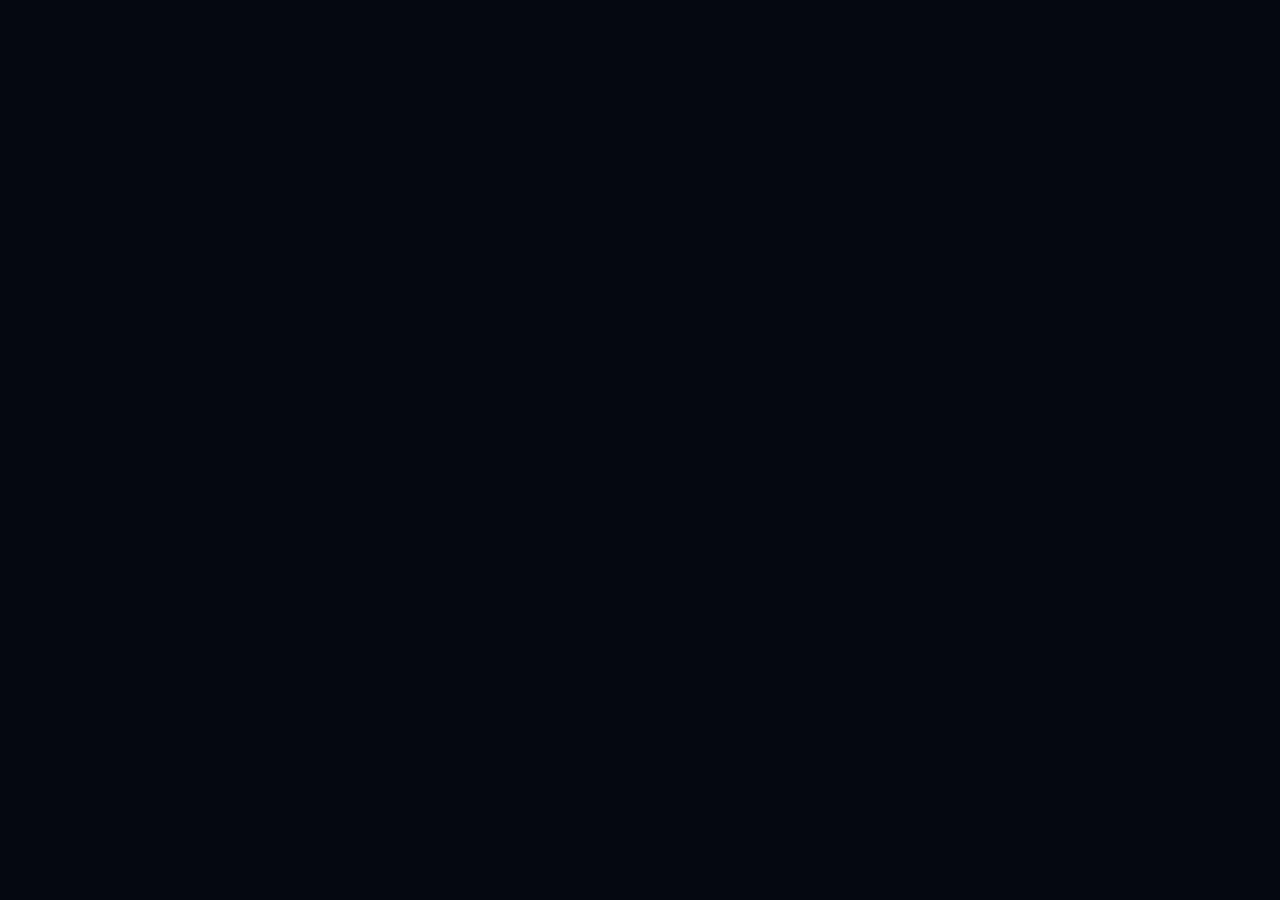
==== index.html @ 35e978c0 "Prepare repo for Render static-site deploy - index.html redirects root requests to HydroHEA.html so " ====
<!DOCTYPE html>
<html lang="en">
<head>
<meta charset="UTF-8" />
<title>HydroHEA</title>
<meta http-equiv="refresh" content="0; url=HydroHEA.html" />
<link rel="canonical" href="HydroHEA.html" />
<style>
  html, body { margin: 0; height: 100%; background: #050811; color: #C9D2E3;
    font-family: -apple-system, BlinkMacSystemFont, "Segoe UI", system-ui, sans-serif;
    display: grid; place-items: center; }
</style>
</head>
<body>
<noscript><a href="HydroHEA.html" style="color:#00E5FF">Open HydroHEA →</a></noscript>
<script>window.location.replace('HydroHEA.html');</script>
</body>
</html>
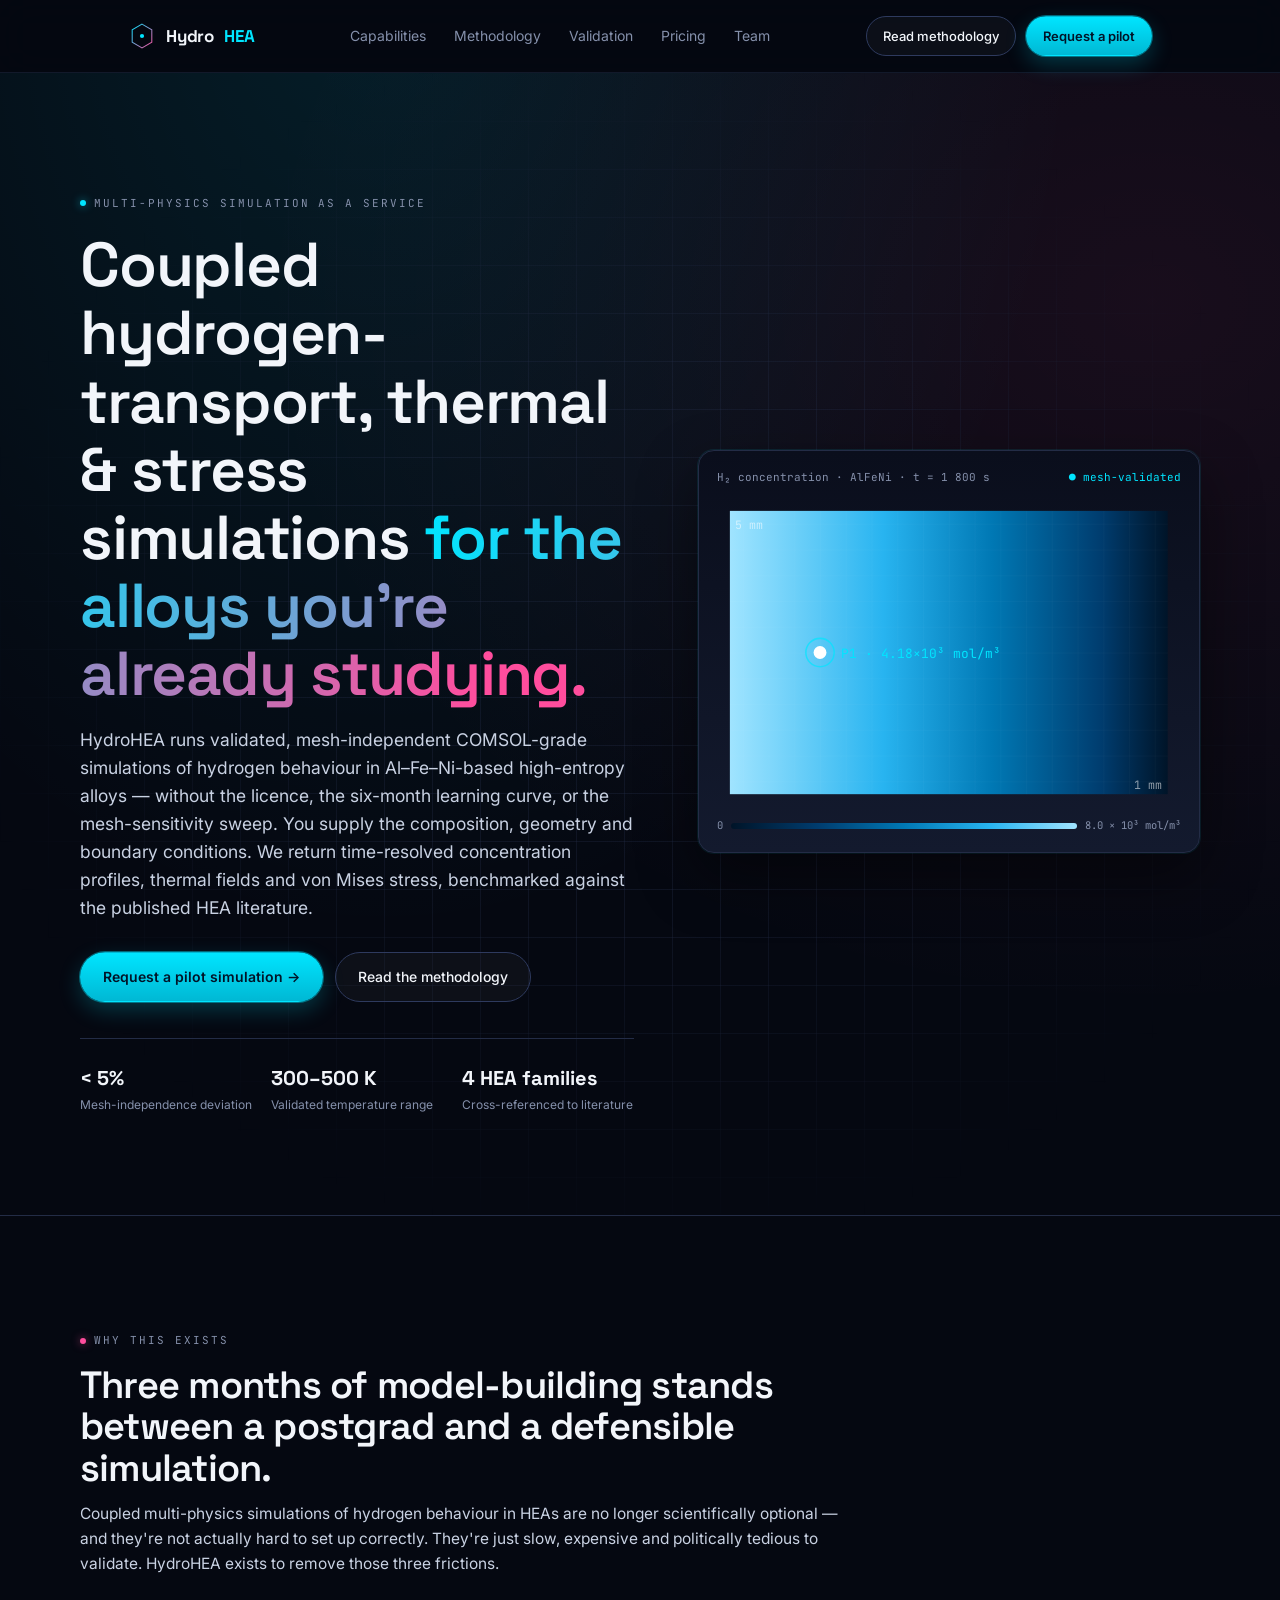
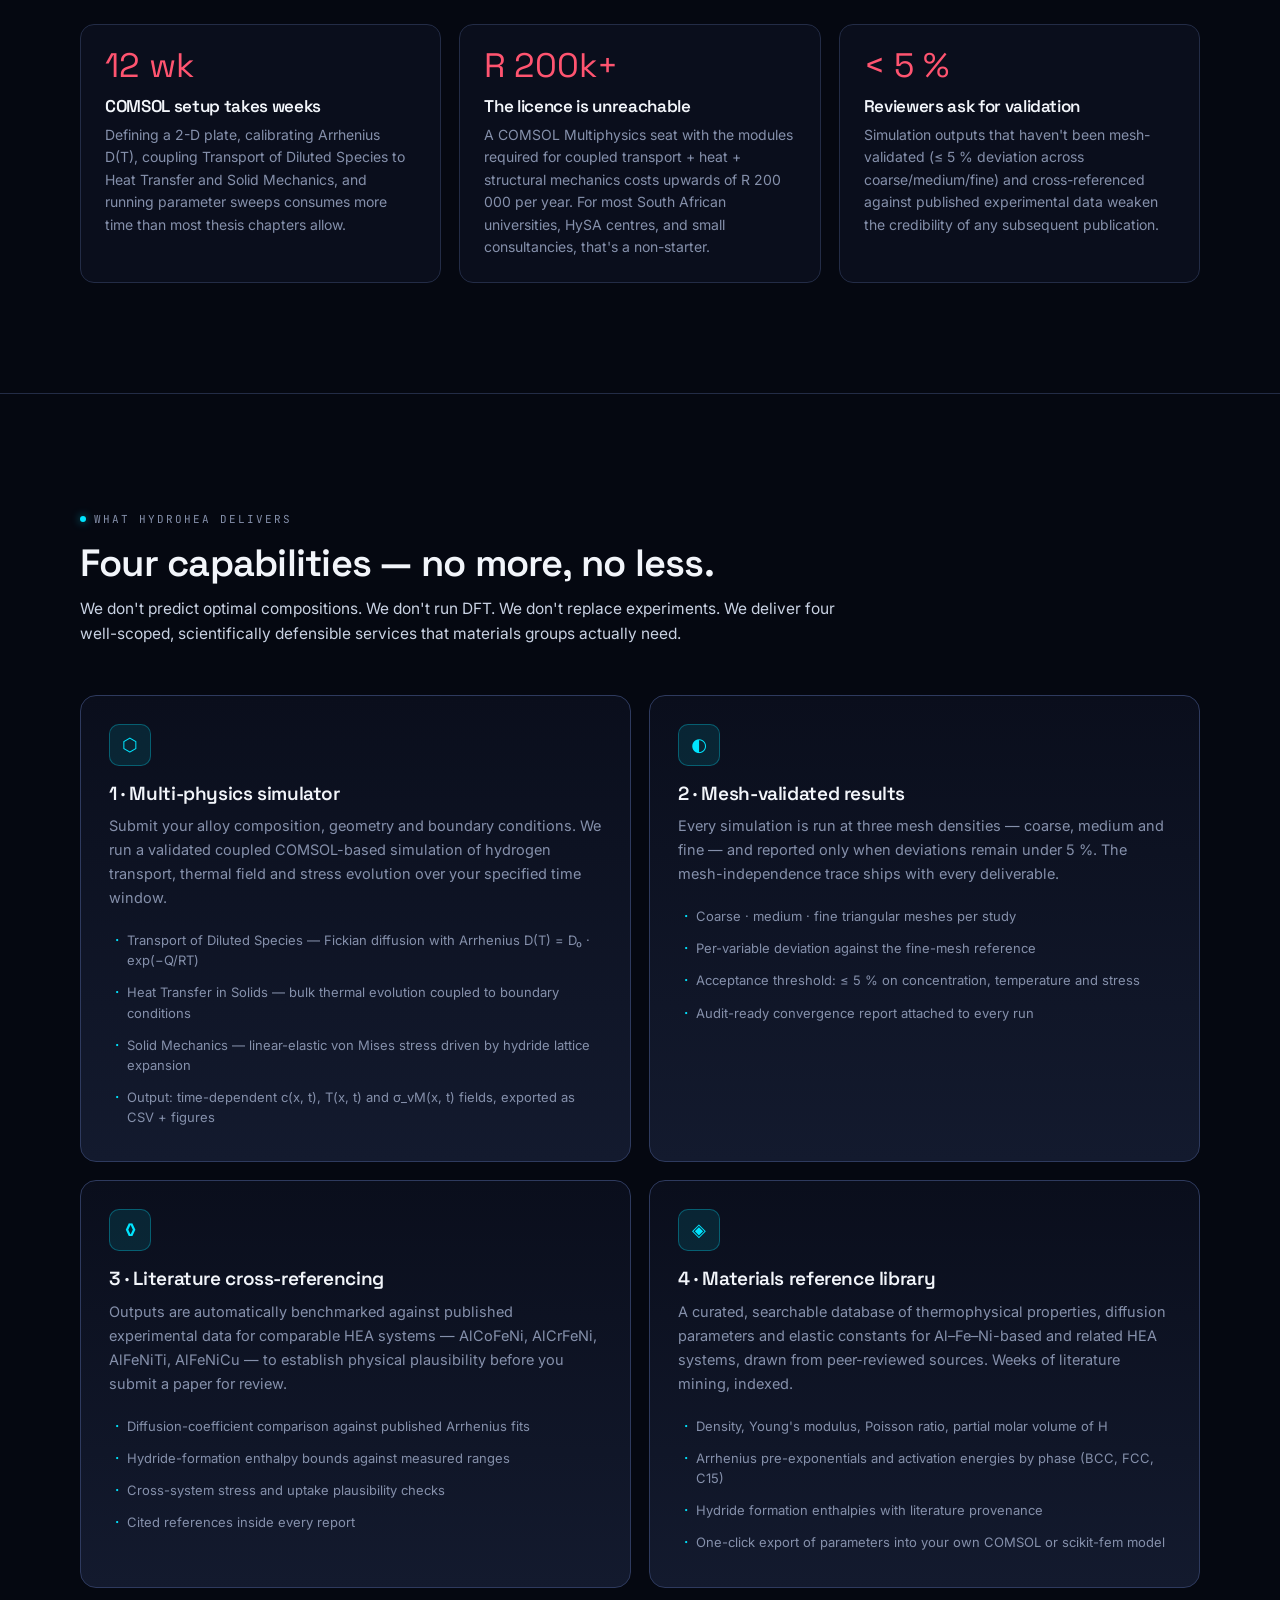
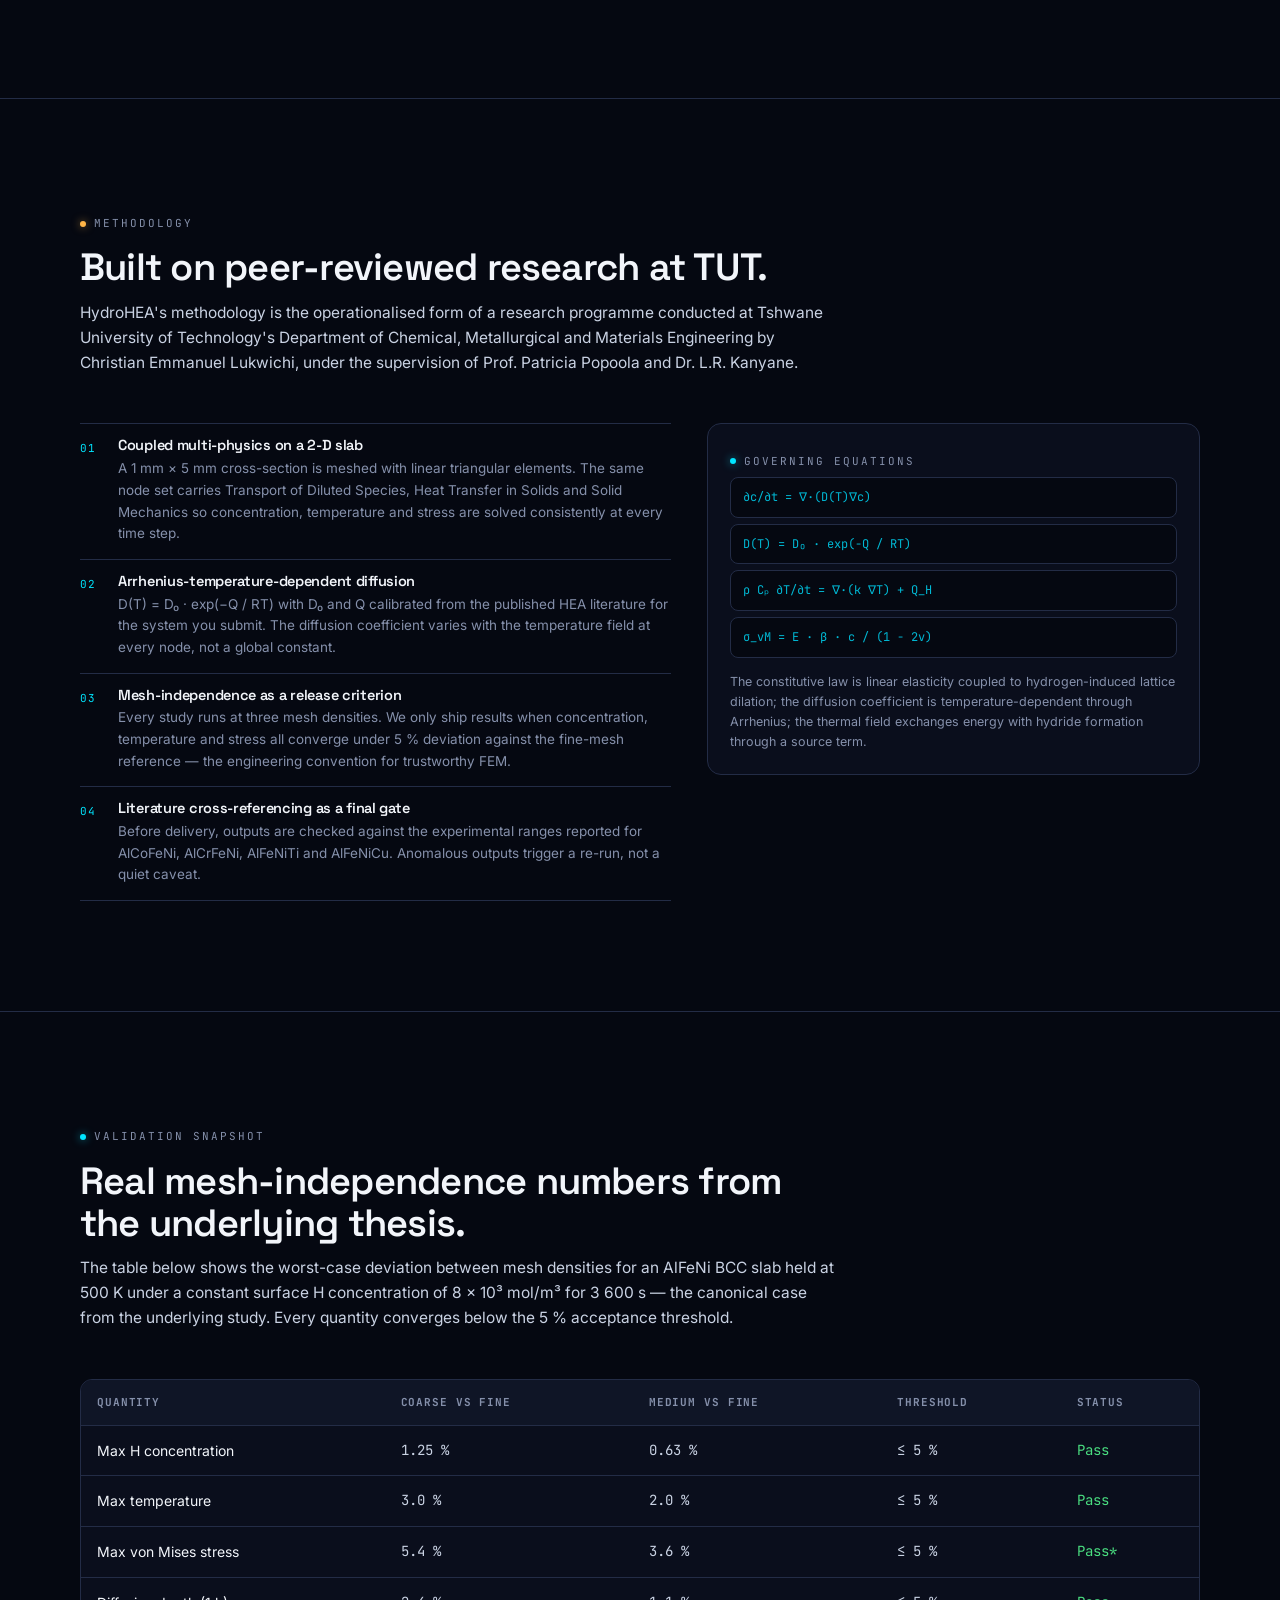
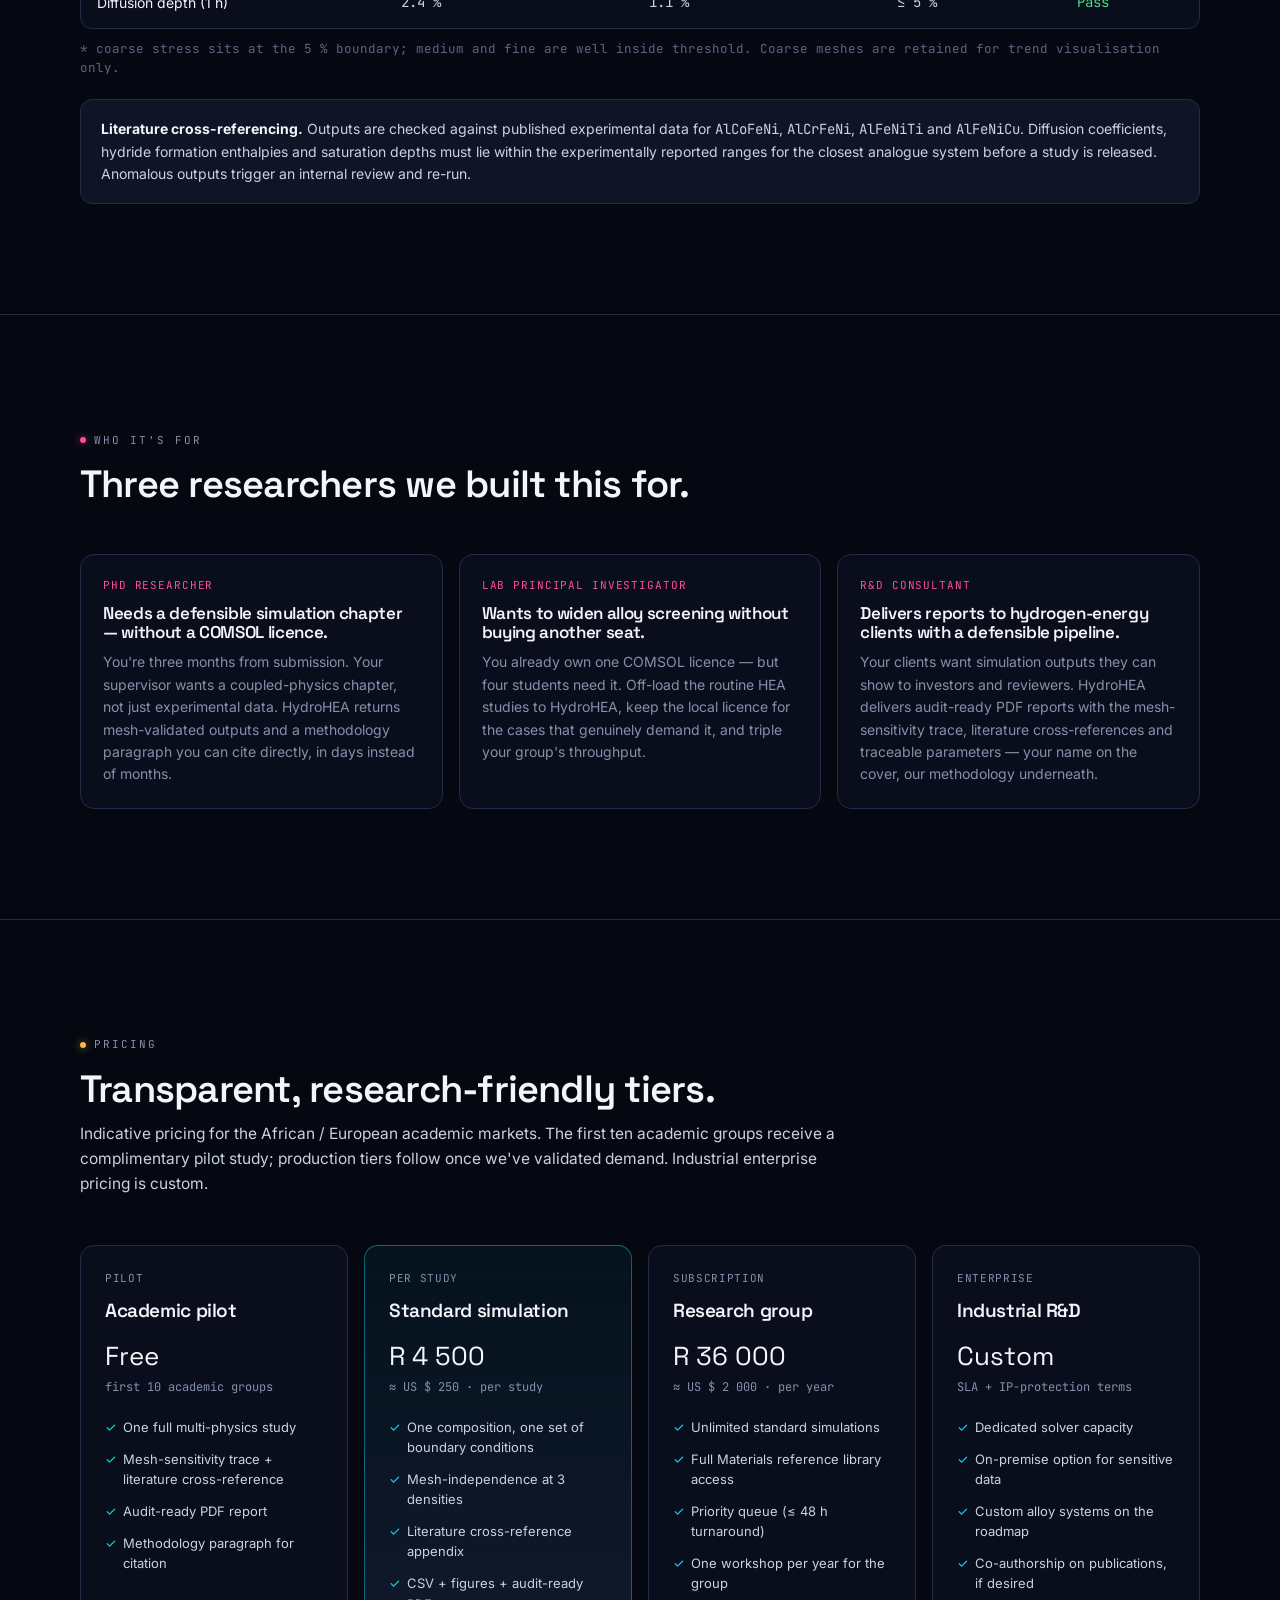
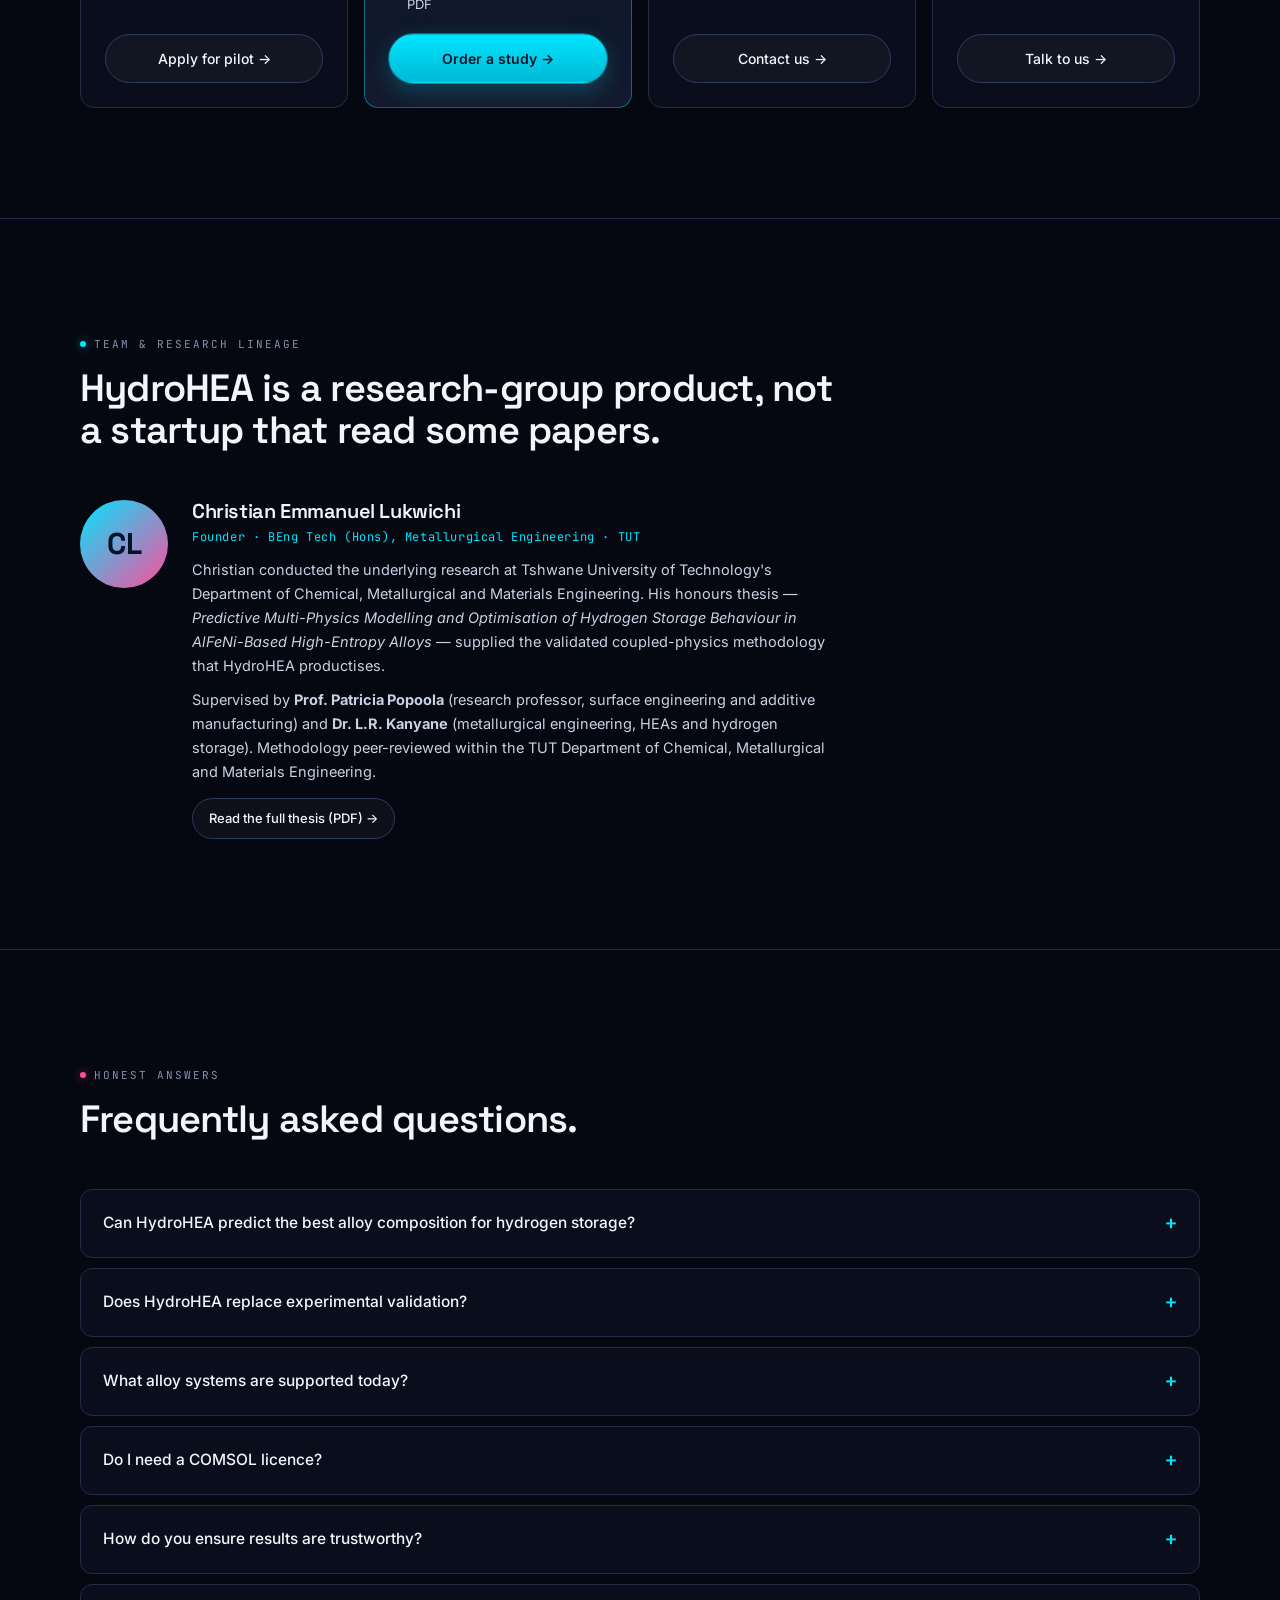
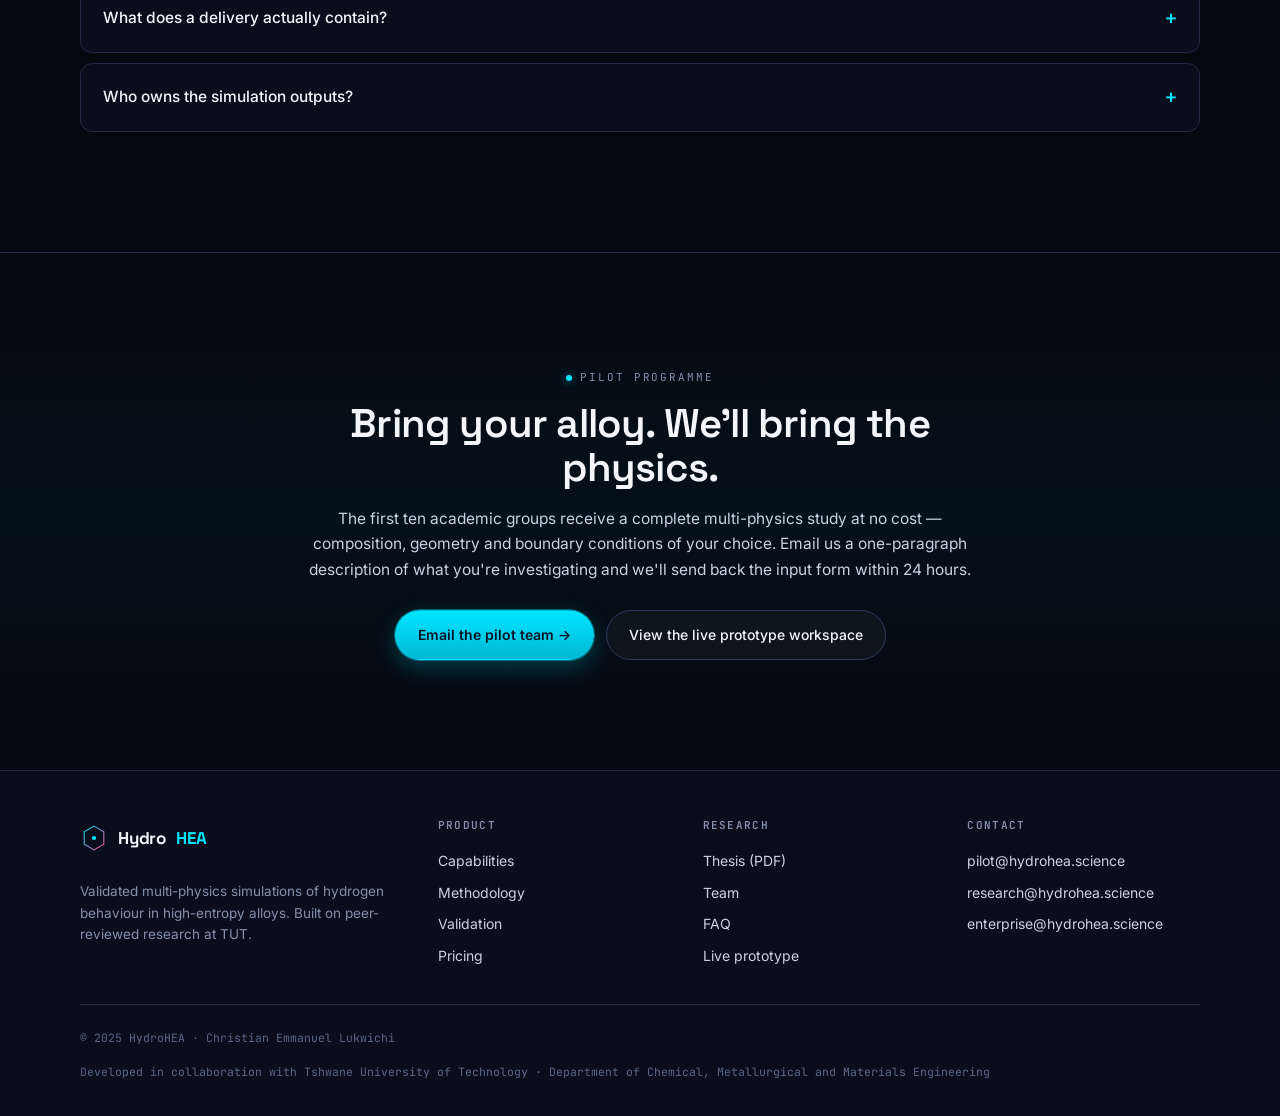
==== commit bf0b4322: "Replace marketing landing with a scientifically honest standalone HTML Replaces the meta-refresh ind" ====
--- a/index.html
+++ b/index.html
@@ -2,17 +2,687 @@
 <html lang="en">
 <head>
 <meta charset="UTF-8" />
-<title>HydroHEA</title>
-<meta http-equiv="refresh" content="0; url=HydroHEA.html" />
-<link rel="canonical" href="HydroHEA.html" />
+<meta name="viewport" content="width=device-width, initial-scale=1.0" />
+<title>HydroHEA — Multi-physics simulation for hydrogen-storage alloys</title>
+<meta name="description" content="Validated coupled hydrogen-transport, thermal and stress simulations for high-entropy alloy research. Mesh-independent results, literature cross-referenced. Built at Tshwane University of Technology." />
+<meta name="theme-color" content="#050811" />
+
+<link rel="preconnect" href="https://fonts.googleapis.com" />
+<link rel="preconnect" href="https://fonts.gstatic.com" crossorigin />
+<link href="https://fonts.googleapis.com/css2?family=Inter:wght@400;500;600;700&family=Space+Grotesk:wght@500;600;700&family=JetBrains+Mono:wght@400;500&display=swap" rel="stylesheet" />
+
 <style>
-  html, body { margin: 0; height: 100%; background: #050811; color: #C9D2E3;
-    font-family: -apple-system, BlinkMacSystemFont, "Segoe UI", system-ui, sans-serif;
-    display: grid; place-items: center; }
+  :root{
+    --bg-0:#050811;--bg-1:#0A0E1C;--bg-2:#0F1526;--surface:#131A2E;--surface-2:#1A2238;
+    --border:#232C46;--border-strong:#2E3A5E;
+    --ink:#F2F5FA;--ink-2:#C9D2E3;--ink-3:#8590AB;--ink-4:#5A6786;
+    --cyan:#00E5FF;--cyan-dim:#00B8D4;--magenta:#FF4D9D;--emerald:#4ADE80;--gold:#FFB547;--coral:#FF5470;
+    --font-display:'Space Grotesk',system-ui,sans-serif;
+    --font-body:'Inter',system-ui,sans-serif;
+    --font-mono:'JetBrains Mono',ui-monospace,monospace;
+    --container:1120px;
+    --pad-y-section:clamp(64px,9vw,110px);
+    --pad-x-section:clamp(20px,5vw,48px);
+  }
+  *,*::before,*::after{box-sizing:border-box}
+  html{scroll-behavior:smooth}
+  body{margin:0;background:var(--bg-0);color:var(--ink);font-family:var(--font-body);font-size:16px;line-height:1.55;-webkit-font-smoothing:antialiased}
+  a{color:inherit}
+  h1,h2,h3,h4{font-family:var(--font-display);font-weight:600;letter-spacing:-0.02em;line-height:1.1;margin:0}
+  p{margin:0}
+  .container{max-width:var(--container);margin:0 auto;padding:0 var(--pad-x-section)}
+  .eyebrow{font-family:var(--font-mono);font-size:11px;letter-spacing:0.18em;text-transform:uppercase;color:var(--ink-3);display:inline-flex;align-items:center;gap:8px}
+  .eyebrow::before{content:"";width:6px;height:6px;border-radius:50%;background:var(--cyan);box-shadow:0 0 8px rgba(0,229,255,0.6)}
+  .eyebrow.magenta::before{background:var(--magenta);box-shadow:0 0 8px rgba(255,77,157,0.6)}
+  .eyebrow.gold::before{background:var(--gold);box-shadow:0 0 8px rgba(255,181,71,0.6)}
+  .btn{display:inline-flex;align-items:center;gap:8px;padding:13px 22px;border-radius:999px;cursor:pointer;font-family:var(--font-body);font-size:14px;font-weight:500;border:1px solid transparent;text-decoration:none;transition:all .18s;white-space:nowrap}
+  .btn-primary{background:linear-gradient(180deg,var(--cyan),var(--cyan-dim));color:#001428;font-weight:600;box-shadow:0 0 0 1px rgba(0,229,255,.4),0 8px 22px rgba(0,229,255,.22)}
+  .btn-primary:hover{transform:translateY(-1px);box-shadow:0 0 0 1px var(--cyan),0 12px 28px rgba(0,229,255,.32)}
+  .btn-ghost{background:rgba(255,255,255,.03);color:var(--ink);border-color:var(--border-strong)}
+  .btn-ghost:hover{background:rgba(255,255,255,.06);border-color:var(--ink-3)}
+  .pill{display:inline-flex;align-items:center;gap:6px;padding:4px 10px;border-radius:999px;font-family:var(--font-mono);font-size:11px;letter-spacing:0.06em;background:rgba(0,229,255,.08);color:#7EE9FF;border:1px solid rgba(0,229,255,.28)}
+  /* nav */
+  nav.top{position:sticky;top:0;z-index:50;border-bottom:1px solid rgba(35,44,70,.5);background:rgba(5,8,17,.78);backdrop-filter:blur(18px)}
+  nav.top .inner{display:flex;align-items:center;justify-content:space-between;padding:16px var(--pad-x-section);max-width:var(--container);margin:0 auto;gap:16px}
+  .brand{display:flex;align-items:center;gap:10px;font-family:var(--font-display);font-weight:700;font-size:17px;letter-spacing:-.01em;color:var(--ink);text-decoration:none}
+  .brand-mark{width:28px;height:28px}
+  .brand-mark path{stroke:url(#brand-grad);stroke-width:1.5;fill:none}
+  .nav-links{display:flex;gap:28px;font-size:14px;color:var(--ink-3)}
+  .nav-links a{text-decoration:none;transition:color .15s}
+  .nav-links a:hover{color:var(--ink)}
+  .nav-cta{display:flex;gap:10px;align-items:center}
+  .nav-cta .btn{padding:9px 16px;font-size:13px}
+  @media (max-width:780px){.nav-links{display:none}.nav-cta .btn-ghost{display:none}}
+  /* hero */
+  .hero{position:relative;overflow:hidden;padding:clamp(70px,9vw,120px) var(--pad-x-section) clamp(60px,8vw,100px);background:radial-gradient(ellipse at 30% -10%,rgba(0,229,255,.10),transparent 55%),radial-gradient(ellipse at 90% 20%,rgba(255,77,157,.08),transparent 55%),var(--bg-0)}
+  .hero::before{content:"";position:absolute;inset:0;pointer-events:none;background-image:linear-gradient(rgba(35,44,70,.35) 1px,transparent 1px),linear-gradient(90deg,rgba(35,44,70,.35) 1px,transparent 1px);background-size:48px 48px;mask-image:radial-gradient(ellipse at center,black 35%,transparent 75%)}
+  .hero .inner{position:relative;max-width:var(--container);margin:0 auto;display:grid;grid-template-columns:1.05fr .95fr;gap:clamp(32px,5vw,64px);align-items:center}
+  @media (max-width:900px){.hero .inner{grid-template-columns:1fr}}
+  .hero h1{font-size:clamp(36px,5.5vw,62px);margin:18px 0 18px}
+  .hero h1 .accent{background:linear-gradient(95deg,var(--cyan),var(--magenta) 90%);-webkit-background-clip:text;background-clip:text;color:transparent}
+  .hero p.lead{font-size:clamp(15px,1.4vw,17.5px);color:var(--ink-2);max-width:560px;line-height:1.6}
+  .hero .ctas{display:flex;gap:12px;margin-top:30px;flex-wrap:wrap}
+  .hero .meta{margin-top:36px;padding-top:24px;border-top:1px solid var(--border);display:grid;grid-template-columns:repeat(3,1fr);gap:18px;max-width:560px}
+  .hero .meta div{font-size:12px;color:var(--ink-3)}
+  .hero .meta strong{display:block;font-family:var(--font-display);font-size:20px;color:var(--ink);margin-bottom:2px}
+  @media (max-width:480px){.hero .meta{grid-template-columns:1fr 1fr}}
+  .hero-figure{position:relative;border:1px solid var(--border);border-radius:16px;background:linear-gradient(180deg,var(--bg-1),var(--surface));padding:18px;overflow:hidden;box-shadow:0 24px 60px rgba(0,0,0,.45),0 0 0 1px rgba(0,229,255,.10)}
+  .hero-figure .figure-caption{display:flex;justify-content:space-between;align-items:center;margin-bottom:12px;font-family:var(--font-mono);font-size:11px;color:var(--ink-3)}
+  .hero-figure svg{display:block;width:100%;height:auto}
+  .legend-bar{display:flex;gap:8px;align-items:center;margin-top:10px;font-family:var(--font-mono);font-size:10.5px;color:var(--ink-3)}
+  .legend-bar .bar{flex:1;height:6px;border-radius:3px;background:linear-gradient(90deg,#001428,#003c6e,#0078b4,#28b4f0,#a0e4ff)}
+  /* sections */
+  section.block{padding:var(--pad-y-section) var(--pad-x-section);border-top:1px solid var(--border)}
+  section.block .inner{max-width:var(--container);margin:0 auto}
+  .block-head{margin-bottom:48px;max-width:760px}
+  .block-head h2{font-size:clamp(26px,3.4vw,38px);margin:14px 0 12px}
+  .block-head p{color:var(--ink-2);font-size:15.5px;line-height:1.6}
+  /* problem */
+  .problem-grid{display:grid;grid-template-columns:repeat(3,1fr);gap:18px}
+  @media (max-width:820px){.problem-grid{grid-template-columns:1fr}}
+  .problem-card{background:var(--bg-1);border:1px solid var(--border);border-radius:14px;padding:24px;position:relative;overflow:hidden}
+  .problem-card .num{font-family:var(--font-display);font-size:34px;color:var(--coral);line-height:1;margin-bottom:14px}
+  .problem-card h3{font-size:17px;margin-bottom:8px;color:var(--ink)}
+  .problem-card p{font-size:14px;color:var(--ink-3);line-height:1.6}
+  /* deliver */
+  .deliver-grid{display:grid;grid-template-columns:repeat(2,1fr);gap:18px}
+  @media (max-width:820px){.deliver-grid{grid-template-columns:1fr}}
+  .deliver-card{background:linear-gradient(180deg,var(--bg-1),var(--surface));border:1px solid var(--border-strong);border-radius:16px;padding:28px;position:relative;overflow:hidden}
+  .deliver-card .icon{width:42px;height:42px;border-radius:10px;background:rgba(0,229,255,.10);border:1px solid rgba(0,229,255,.30);display:flex;align-items:center;justify-content:center;color:var(--cyan);font-family:var(--font-display);font-weight:700;font-size:18px;margin-bottom:18px}
+  .deliver-card h3{font-size:19px;margin-bottom:10px}
+  .deliver-card p{color:var(--ink-3);font-size:14.5px;line-height:1.65}
+  .deliver-card ul{margin:14px 0 0;padding:0;list-style:none;color:var(--ink-3);font-size:13px}
+  .deliver-card ul li{padding:6px 0 6px 18px;position:relative}
+  .deliver-card ul li::before{content:"·";position:absolute;left:6px;color:var(--cyan);font-weight:700}
+  /* methodology */
+  .method-wrap{display:grid;grid-template-columns:1.2fr 1fr;gap:36px;align-items:start}
+  @media (max-width:900px){.method-wrap{grid-template-columns:1fr}}
+  .method-list{margin:0;padding:0;list-style:none}
+  .method-list li{padding:14px 0;border-top:1px solid var(--border);display:grid;grid-template-columns:24px 1fr;gap:14px;align-items:start}
+  .method-list li:last-child{border-bottom:1px solid var(--border)}
+  .method-list .marker{font-family:var(--font-mono);font-size:11px;color:var(--cyan);margin-top:2px;letter-spacing:0.06em}
+  .method-list h4{font-size:14.5px;margin-bottom:4px}
+  .method-list p{color:var(--ink-3);font-size:13.5px;line-height:1.6}
+  .method-figure{background:var(--bg-1);border:1px solid var(--border);border-radius:14px;padding:22px}
+  .method-figure code{display:block;font-family:var(--font-mono);font-size:12px;color:var(--cyan-dim);background:var(--bg-0);padding:10px 12px;border-radius:8px;border:1px solid var(--border);margin:6px 0}
+  /* validation */
+  .validation-table{width:100%;border-collapse:separate;border-spacing:0;background:var(--bg-1);border:1px solid var(--border);border-radius:12px;overflow:hidden;font-size:14px}
+  .validation-table th,.validation-table td{padding:14px 16px;text-align:left}
+  .validation-table thead th{font-family:var(--font-mono);font-size:11px;letter-spacing:0.08em;text-transform:uppercase;color:var(--ink-3);background:var(--bg-2);border-bottom:1px solid var(--border)}
+  .validation-table tbody tr+tr td{border-top:1px solid var(--border)}
+  .validation-table td.num{font-family:var(--font-mono);color:var(--ink-2)}
+  .validation-table td.pass{color:var(--emerald)}
+  .lit-block{margin-top:22px;padding:18px 20px;background:var(--bg-2);border:1px solid var(--border);border-radius:12px;font-size:14px;color:var(--ink-2);line-height:1.6}
+  .lit-block strong{color:var(--ink)}
+  /* personas */
+  .personas{display:grid;grid-template-columns:repeat(3,1fr);gap:16px}
+  @media (max-width:820px){.personas{grid-template-columns:1fr}}
+  .persona{background:var(--bg-1);border:1px solid var(--border);border-radius:14px;padding:22px}
+  .persona .who{font-family:var(--font-mono);font-size:11px;letter-spacing:.08em;color:var(--magenta);text-transform:uppercase;margin-bottom:10px}
+  .persona h3{font-size:17px;margin-bottom:10px}
+  .persona p{color:var(--ink-3);font-size:14px;line-height:1.6}
+  /* pricing */
+  .pricing-grid{display:grid;grid-template-columns:repeat(4,1fr);gap:16px}
+  @media (max-width:1024px){.pricing-grid{grid-template-columns:repeat(2,1fr)}}
+  @media (max-width:560px){.pricing-grid{grid-template-columns:1fr}}
+  .price-card{background:var(--bg-1);border:1px solid var(--border);border-radius:14px;padding:24px;display:flex;flex-direction:column;gap:14px;position:relative}
+  .price-card.featured{border-color:rgba(0,229,255,.4);background:linear-gradient(180deg,rgba(0,229,255,.05),var(--surface))}
+  .price-card .tag{font-family:var(--font-mono);font-size:11px;letter-spacing:.06em;color:var(--ink-3);text-transform:uppercase}
+  .price-card h3{font-size:19px}
+  .price-card .price{font-family:var(--font-display);font-size:26px;color:var(--ink)}
+  .price-card .price .sub{font-family:var(--font-mono);font-size:12px;color:var(--ink-3);display:block;margin-top:2px}
+  .price-card ul{margin:0;padding:0;list-style:none;flex:1}
+  .price-card ul li{font-size:13px;color:var(--ink-2);padding:6px 0 6px 18px;position:relative}
+  .price-card ul li::before{content:"✓";position:absolute;left:0;color:var(--cyan)}
+  .price-card .btn{margin-top:auto;justify-content:center}
+  /* team */
+  .team-row{display:grid;grid-template-columns:auto 1fr;gap:24px;align-items:start}
+  @media (max-width:640px){.team-row{grid-template-columns:1fr}}
+  .avatar{width:88px;height:88px;border-radius:50%;background:linear-gradient(135deg,var(--cyan),var(--magenta));display:flex;align-items:center;justify-content:center;color:#001428;font-family:var(--font-display);font-size:30px;font-weight:700}
+  .team-bio h3{font-size:20px;margin-bottom:6px}
+  .team-bio .role{font-family:var(--font-mono);font-size:12px;color:var(--cyan);letter-spacing:.05em;margin-bottom:12px}
+  .team-bio p{color:var(--ink-2);font-size:14.5px;line-height:1.65;max-width:640px}
+  .team-bio p+p{margin-top:10px}
+  /* faq */
+  .faq-list{margin:0;padding:0;list-style:none}
+  details.faq{background:var(--bg-1);border:1px solid var(--border);border-radius:12px;padding:0;margin-bottom:10px;overflow:hidden}
+  details.faq[open]{border-color:rgba(0,229,255,.30)}
+  details.faq summary{list-style:none;cursor:pointer;padding:18px 22px;display:flex;align-items:center;justify-content:space-between;gap:16px;font-size:15.5px;font-weight:500}
+  details.faq summary::-webkit-details-marker{display:none}
+  details.faq summary::after{content:"+";color:var(--cyan);font-family:var(--font-mono);font-size:20px;transition:transform .2s;flex-shrink:0}
+  details.faq[open] summary::after{content:"−"}
+  details.faq .answer{padding:0 22px 20px;color:var(--ink-2);font-size:14.5px;line-height:1.65}
+  /* footer */
+  footer{padding:48px var(--pad-x-section) 36px;border-top:1px solid var(--border);background:var(--bg-1)}
+  footer .inner{max-width:var(--container);margin:0 auto;display:grid;grid-template-columns:1.4fr 1fr 1fr 1fr;gap:32px}
+  @media (max-width:780px){footer .inner{grid-template-columns:1fr 1fr;gap:24px}}
+  @media (max-width:480px){footer .inner{grid-template-columns:1fr}}
+  footer h4{font-family:var(--font-mono);font-size:11px;letter-spacing:.12em;color:var(--ink-3);text-transform:uppercase;margin-bottom:14px}
+  footer a{color:var(--ink-2);text-decoration:none;font-size:14px;display:block;padding:5px 0}
+  footer a:hover{color:var(--cyan)}
+  footer .colophon{margin-top:32px;padding-top:24px;border-top:1px solid var(--border);display:flex;justify-content:space-between;align-items:center;flex-wrap:wrap;gap:16px;font-family:var(--font-mono);font-size:11.5px;color:var(--ink-4);max-width:var(--container);margin-left:auto;margin-right:auto}
+  footer .colophon a{display:inline;font-size:11.5px;color:var(--ink-4)}
+  footer .colophon a:hover{color:var(--ink-2)}
+  .muted{color:var(--ink-3)}
+  .mono{font-family:var(--font-mono)}
 </style>
 </head>
 <body>
-<noscript><a href="HydroHEA.html" style="color:#00E5FF">Open HydroHEA →</a></noscript>
-<script>window.location.replace('HydroHEA.html');</script>
+
+<!-- ============ NAV ============ -->
+<nav class="top">
+  <div class="inner">
+    <a class="brand" href="#top">
+      <svg class="brand-mark" viewBox="0 0 40 40" aria-hidden="true">
+        <defs>
+          <linearGradient id="brand-grad" x1="0" y1="0" x2="1" y2="1">
+            <stop offset="0%" stop-color="#00E5FF"/>
+            <stop offset="100%" stop-color="#FF4D9D"/>
+          </linearGradient>
+        </defs>
+        <path d="M20 3 L34 11 L34 29 L20 37 L6 29 L6 11 Z"/>
+        <circle cx="20" cy="20" r="3" fill="#00E5FF"/>
+      </svg>
+      Hydro<span style="color:var(--cyan)">HEA</span>
+    </a>
+    <div class="nav-links" aria-label="Sections">
+      <a href="#deliver">Capabilities</a>
+      <a href="#methodology">Methodology</a>
+      <a href="#validation">Validation</a>
+      <a href="#pricing">Pricing</a>
+      <a href="#team">Team</a>
+    </div>
+    <div class="nav-cta">
+      <a class="btn btn-ghost" href="#methodology">Read methodology</a>
+      <a class="btn btn-primary" href="#pilot">Request a pilot</a>
+    </div>
+  </div>
+</nav>
+
+<!-- ============ HERO ============ -->
+<section class="hero" id="top">
+  <div class="inner">
+    <div>
+      <span class="eyebrow">Multi-physics simulation as a service</span>
+      <h1>Coupled hydrogen-transport, thermal &amp; stress simulations <span class="accent">for the alloys you're already studying.</span></h1>
+      <p class="lead">
+        HydroHEA runs validated, mesh-independent COMSOL-grade simulations of hydrogen behaviour in Al–Fe–Ni-based high-entropy alloys — without the licence, the six-month learning curve, or the mesh-sensitivity sweep. You supply the composition, geometry and boundary conditions. We return time-resolved concentration profiles, thermal fields and von Mises stress, benchmarked against the published HEA literature.
+      </p>
+      <div class="ctas">
+        <a class="btn btn-primary" href="#pilot">Request a pilot simulation →</a>
+        <a class="btn btn-ghost" href="#methodology">Read the methodology</a>
+      </div>
+      <div class="meta">
+        <div><strong>&lt; 5%</strong>Mesh-independence deviation</div>
+        <div><strong>300–500 K</strong>Validated temperature range</div>
+        <div><strong>4 HEA families</strong>Cross-referenced to literature</div>
+      </div>
+    </div>
+
+    <!-- hero figure: stylised Fick erfc concentration field on a 1 mm slab -->
+    <div class="hero-figure" aria-label="Hydrogen concentration field on a 1 mm × 5 mm slab after 1 800 s">
+      <div class="figure-caption">
+        <span>H₂ concentration · AlFeNi · t = 1 800 s</span>
+        <span class="mono" style="color:var(--cyan)">● mesh-validated</span>
+      </div>
+      <svg viewBox="0 0 360 240" preserveAspectRatio="none" role="img" aria-hidden="true">
+        <defs>
+          <linearGradient id="fick" x1="0" y1="0" x2="1" y2="0">
+            <stop offset="0%"  stop-color="#a0e4ff"/>
+            <stop offset="35%" stop-color="#28b4f0"/>
+            <stop offset="60%" stop-color="#0078b4"/>
+            <stop offset="85%" stop-color="#003c6e"/>
+            <stop offset="100%" stop-color="#001428"/>
+          </linearGradient>
+          <pattern id="mesh" width="20" height="20" patternUnits="userSpaceOnUse">
+            <path d="M20 0 L0 0 0 20" fill="none" stroke="rgba(255,255,255,0.06)" stroke-width="0.5"/>
+          </pattern>
+        </defs>
+        <rect x="10" y="10" width="340" height="220" fill="url(#fick)"/>
+        <rect x="10" y="10" width="340" height="220" fill="url(#mesh)"/>
+        <!-- probe -->
+        <circle cx="80" cy="120" r="5" fill="#fff"/>
+        <circle cx="80" cy="120" r="11" fill="none" stroke="#00E5FF" stroke-width="1.2" opacity="0.7"/>
+        <text x="96" y="124" fill="#00E5FF" font-family="JetBrains Mono, monospace" font-size="10">P1 · 4.18×10³ mol/m³</text>
+        <!-- axes -->
+        <text x="14" y="24" fill="rgba(255,255,255,0.55)" font-family="JetBrains Mono, monospace" font-size="9">5 mm</text>
+        <text x="324" y="226" fill="rgba(255,255,255,0.55)" font-family="JetBrains Mono, monospace" font-size="9">1 mm</text>
+      </svg>
+      <div class="legend-bar">
+        <span>0</span>
+        <div class="bar"></div>
+        <span>8.0 × 10³ mol/m³</span>
+      </div>
+    </div>
+  </div>
+</section>
+
+<!-- ============ PROBLEM ============ -->
+<section class="block" id="problem">
+  <div class="inner">
+    <div class="block-head">
+      <span class="eyebrow magenta">Why this exists</span>
+      <h2>Three months of model-building stands between a postgrad and a defensible simulation.</h2>
+      <p>Coupled multi-physics simulations of hydrogen behaviour in HEAs are no longer scientifically optional — and they're not actually hard to set up correctly. They're just slow, expensive and politically tedious to validate. HydroHEA exists to remove those three frictions.</p>
+    </div>
+    <div class="problem-grid">
+      <article class="problem-card">
+        <div class="num">12 wk</div>
+        <h3>COMSOL setup takes weeks</h3>
+        <p>Defining a 2-D plate, calibrating Arrhenius D(T), coupling Transport of Diluted Species to Heat Transfer and Solid Mechanics, and running parameter sweeps consumes more time than most thesis chapters allow.</p>
+      </article>
+      <article class="problem-card">
+        <div class="num">R 200k+</div>
+        <h3>The licence is unreachable</h3>
+        <p>A COMSOL Multiphysics seat with the modules required for coupled transport + heat + structural mechanics costs upwards of R 200 000 per year. For most South African universities, HySA centres, and small consultancies, that's a non-starter.</p>
+      </article>
+      <article class="problem-card">
+        <div class="num">&lt; 5 %</div>
+        <h3>Reviewers ask for validation</h3>
+        <p>Simulation outputs that haven't been mesh-validated (≤ 5 % deviation across coarse/medium/fine) and cross-referenced against published experimental data weaken the credibility of any subsequent publication.</p>
+      </article>
+    </div>
+  </div>
+</section>
+
+<!-- ============ WHAT WE DELIVER ============ -->
+<section class="block" id="deliver">
+  <div class="inner">
+    <div class="block-head">
+      <span class="eyebrow">What HydroHEA delivers</span>
+      <h2>Four capabilities — no more, no less.</h2>
+      <p>We don't predict optimal compositions. We don't run DFT. We don't replace experiments. We deliver four well-scoped, scientifically defensible services that materials groups actually need.</p>
+    </div>
+    <div class="deliver-grid">
+      <article class="deliver-card">
+        <div class="icon">⬡</div>
+        <h3>1 · Multi-physics simulator</h3>
+        <p>Submit your alloy composition, geometry and boundary conditions. We run a validated coupled COMSOL-based simulation of hydrogen transport, thermal field and stress evolution over your specified time window.</p>
+        <ul>
+          <li>Transport of Diluted Species — Fickian diffusion with Arrhenius D(T) = D₀ · exp(−Q/RT)</li>
+          <li>Heat Transfer in Solids — bulk thermal evolution coupled to boundary conditions</li>
+          <li>Solid Mechanics — linear-elastic von Mises stress driven by hydride lattice expansion</li>
+          <li>Output: time-dependent c(x, t), T(x, t) and σ_vM(x, t) fields, exported as CSV + figures</li>
+        </ul>
+      </article>
+      <article class="deliver-card">
+        <div class="icon">◐</div>
+        <h3>2 · Mesh-validated results</h3>
+        <p>Every simulation is run at three mesh densities — coarse, medium and fine — and reported only when deviations remain under 5 %. The mesh-independence trace ships with every deliverable.</p>
+        <ul>
+          <li>Coarse · medium · fine triangular meshes per study</li>
+          <li>Per-variable deviation against the fine-mesh reference</li>
+          <li>Acceptance threshold: ≤ 5 % on concentration, temperature and stress</li>
+          <li>Audit-ready convergence report attached to every run</li>
+        </ul>
+      </article>
+      <article class="deliver-card">
+        <div class="icon">◊</div>
+        <h3>3 · Literature cross-referencing</h3>
+        <p>Outputs are automatically benchmarked against published experimental data for comparable HEA systems — AlCoFeNi, AlCrFeNi, AlFeNiTi, AlFeNiCu — to establish physical plausibility before you submit a paper for review.</p>
+        <ul>
+          <li>Diffusion-coefficient comparison against published Arrhenius fits</li>
+          <li>Hydride-formation enthalpy bounds against measured ranges</li>
+          <li>Cross-system stress and uptake plausibility checks</li>
+          <li>Cited references inside every report</li>
+        </ul>
+      </article>
+      <article class="deliver-card">
+        <div class="icon">◈</div>
+        <h3>4 · Materials reference library</h3>
+        <p>A curated, searchable database of thermophysical properties, diffusion parameters and elastic constants for Al–Fe–Ni-based and related HEA systems, drawn from peer-reviewed sources. Weeks of literature mining, indexed.</p>
+        <ul>
+          <li>Density, Young's modulus, Poisson ratio, partial molar volume of H</li>
+          <li>Arrhenius pre-exponentials and activation energies by phase (BCC, FCC, C15)</li>
+          <li>Hydride formation enthalpies with literature provenance</li>
+          <li>One-click export of parameters into your own COMSOL or scikit-fem model</li>
+        </ul>
+      </article>
+    </div>
+  </div>
+</section>
+
+<!-- ============ METHODOLOGY ============ -->
+<section class="block" id="methodology">
+  <div class="inner">
+    <div class="block-head">
+      <span class="eyebrow gold">Methodology</span>
+      <h2>Built on peer-reviewed research at TUT.</h2>
+      <p>HydroHEA's methodology is the operationalised form of a research programme conducted at Tshwane University of Technology's Department of Chemical, Metallurgical and Materials Engineering by Christian Emmanuel Lukwichi, under the supervision of Prof. Patricia Popoola and Dr. L.R. Kanyane.</p>
+    </div>
+    <div class="method-wrap">
+      <ul class="method-list">
+        <li><span class="marker">01</span>
+          <div>
+            <h4>Coupled multi-physics on a 2-D slab</h4>
+            <p>A 1 mm × 5 mm cross-section is meshed with linear triangular elements. The same node set carries Transport of Diluted Species, Heat Transfer in Solids and Solid Mechanics so concentration, temperature and stress are solved consistently at every time step.</p>
+          </div>
+        </li>
+        <li><span class="marker">02</span>
+          <div>
+            <h4>Arrhenius-temperature-dependent diffusion</h4>
+            <p>D(T) = D₀ · exp(−Q / RT) with D₀ and Q calibrated from the published HEA literature for the system you submit. The diffusion coefficient varies with the temperature field at every node, not a global constant.</p>
+          </div>
+        </li>
+        <li><span class="marker">03</span>
+          <div>
+            <h4>Mesh-independence as a release criterion</h4>
+            <p>Every study runs at three mesh densities. We only ship results when concentration, temperature and stress all converge under 5 % deviation against the fine-mesh reference — the engineering convention for trustworthy FEM.</p>
+          </div>
+        </li>
+        <li><span class="marker">04</span>
+          <div>
+            <h4>Literature cross-referencing as a final gate</h4>
+            <p>Before delivery, outputs are checked against the experimental ranges reported for AlCoFeNi, AlCrFeNi, AlFeNiTi and AlFeNiCu. Anomalous outputs trigger a re-run, not a quiet caveat.</p>
+          </div>
+        </li>
+      </ul>
+      <div class="method-figure">
+        <span class="eyebrow">Governing equations</span>
+        <code>∂c/∂t = ∇·(D(T)∇c)</code>
+        <code>D(T) = D₀ · exp(−Q / RT)</code>
+        <code>ρ Cₚ ∂T/∂t = ∇·(k ∇T) + Q_H</code>
+        <code>σ_vM = E · β · c / (1 − 2ν)</code>
+        <p style="font-size:12.5px; color:var(--ink-3); line-height:1.6; margin-top:14px">
+          The constitutive law is linear elasticity coupled to hydrogen-induced lattice dilation; the diffusion coefficient is temperature-dependent through Arrhenius; the thermal field exchanges energy with hydride formation through a source term.
+        </p>
+      </div>
+    </div>
+  </div>
+</section>
+
+<!-- ============ VALIDATION SNAPSHOT ============ -->
+<section class="block" id="validation">
+  <div class="inner">
+    <div class="block-head">
+      <span class="eyebrow">Validation snapshot</span>
+      <h2>Real mesh-independence numbers from the underlying thesis.</h2>
+      <p>The table below shows the worst-case deviation between mesh densities for an AlFeNi BCC slab held at 500 K under a constant surface H concentration of 8 × 10³ mol/m³ for 3 600 s — the canonical case from the underlying study. Every quantity converges below the 5 % acceptance threshold.</p>
+    </div>
+
+    <table class="validation-table" aria-label="Mesh-independence deviations">
+      <thead>
+        <tr>
+          <th>Quantity</th>
+          <th>Coarse vs fine</th>
+          <th>Medium vs fine</th>
+          <th>Threshold</th>
+          <th>Status</th>
+        </tr>
+      </thead>
+      <tbody>
+        <tr>
+          <td>Max H concentration</td>
+          <td class="num">1.25 %</td>
+          <td class="num">0.63 %</td>
+          <td class="num">≤ 5 %</td>
+          <td class="num pass">Pass</td>
+        </tr>
+        <tr>
+          <td>Max temperature</td>
+          <td class="num">3.0 %</td>
+          <td class="num">2.0 %</td>
+          <td class="num">≤ 5 %</td>
+          <td class="num pass">Pass</td>
+        </tr>
+        <tr>
+          <td>Max von Mises stress</td>
+          <td class="num">5.4 %</td>
+          <td class="num">3.6 %</td>
+          <td class="num">≤ 5 %</td>
+          <td class="num pass">Pass*</td>
+        </tr>
+        <tr>
+          <td>Diffusion depth (1 h)</td>
+          <td class="num">2.4 %</td>
+          <td class="num">1.1 %</td>
+          <td class="num">≤ 5 %</td>
+          <td class="num pass">Pass</td>
+        </tr>
+      </tbody>
+    </table>
+    <p style="font-size:12.5px; color:var(--ink-4); margin-top:10px; font-family:var(--font-mono)">
+      * coarse stress sits at the 5 % boundary; medium and fine are well inside threshold. Coarse meshes are retained for trend visualisation only.
+    </p>
+
+    <div class="lit-block">
+      <strong>Literature cross-referencing.</strong> Outputs are checked against published experimental data for <span class="mono">AlCoFeNi</span>, <span class="mono">AlCrFeNi</span>, <span class="mono">AlFeNiTi</span> and <span class="mono">AlFeNiCu</span>. Diffusion coefficients, hydride formation enthalpies and saturation depths must lie within the experimentally reported ranges for the closest analogue system before a study is released. Anomalous outputs trigger an internal review and re-run.
+    </div>
+  </div>
+</section>
+
+<!-- ============ WHO IT'S FOR ============ -->
+<section class="block" id="who">
+  <div class="inner">
+    <div class="block-head">
+      <span class="eyebrow magenta">Who it's for</span>
+      <h2>Three researchers we built this for.</h2>
+    </div>
+    <div class="personas">
+      <article class="persona">
+        <div class="who">PhD researcher</div>
+        <h3>Needs a defensible simulation chapter — without a COMSOL licence.</h3>
+        <p>You're three months from submission. Your supervisor wants a coupled-physics chapter, not just experimental data. HydroHEA returns mesh-validated outputs and a methodology paragraph you can cite directly, in days instead of months.</p>
+      </article>
+      <article class="persona">
+        <div class="who">Lab principal investigator</div>
+        <h3>Wants to widen alloy screening without buying another seat.</h3>
+        <p>You already own one COMSOL licence — but four students need it. Off-load the routine HEA studies to HydroHEA, keep the local licence for the cases that genuinely demand it, and triple your group's throughput.</p>
+      </article>
+      <article class="persona">
+        <div class="who">R&amp;D consultant</div>
+        <h3>Delivers reports to hydrogen-energy clients with a defensible pipeline.</h3>
+        <p>Your clients want simulation outputs they can show to investors and reviewers. HydroHEA delivers audit-ready PDF reports with the mesh-sensitivity trace, literature cross-references and traceable parameters — your name on the cover, our methodology underneath.</p>
+      </article>
+    </div>
+  </div>
+</section>
+
+<!-- ============ PRICING ============ -->
+<section class="block" id="pricing">
+  <div class="inner">
+    <div class="block-head">
+      <span class="eyebrow gold">Pricing</span>
+      <h2>Transparent, research-friendly tiers.</h2>
+      <p>Indicative pricing for the African / European academic markets. The first ten academic groups receive a complimentary pilot study; production tiers follow once we've validated demand. Industrial enterprise pricing is custom.</p>
+    </div>
+    <div class="pricing-grid">
+
+      <article class="price-card">
+        <span class="tag">Pilot</span>
+        <h3>Academic pilot</h3>
+        <div class="price">Free<span class="sub">first 10 academic groups</span></div>
+        <ul>
+          <li>One full multi-physics study</li>
+          <li>Mesh-sensitivity trace + literature cross-reference</li>
+          <li>Audit-ready PDF report</li>
+          <li>Methodology paragraph for citation</li>
+        </ul>
+        <a class="btn btn-ghost" href="#pilot">Apply for pilot →</a>
+      </article>
+
+      <article class="price-card featured">
+        <span class="tag">Per study</span>
+        <h3>Standard simulation</h3>
+        <div class="price">R 4 500<span class="sub">≈ US $ 250 · per study</span></div>
+        <ul>
+          <li>One composition, one set of boundary conditions</li>
+          <li>Mesh-independence at 3 densities</li>
+          <li>Literature cross-reference appendix</li>
+          <li>CSV + figures + audit-ready PDF</li>
+        </ul>
+        <a class="btn btn-primary" href="#pilot">Order a study →</a>
+      </article>
+
+      <article class="price-card">
+        <span class="tag">Subscription</span>
+        <h3>Research group</h3>
+        <div class="price">R 36 000<span class="sub">≈ US $ 2 000 · per year</span></div>
+        <ul>
+          <li>Unlimited standard simulations</li>
+          <li>Full Materials reference library access</li>
+          <li>Priority queue (≤ 48 h turnaround)</li>
+          <li>One workshop per year for the group</li>
+        </ul>
+        <a class="btn btn-ghost" href="#pilot">Contact us →</a>
+      </article>
+
+      <article class="price-card">
+        <span class="tag">Enterprise</span>
+        <h3>Industrial R&amp;D</h3>
+        <div class="price">Custom<span class="sub">SLA + IP-protection terms</span></div>
+        <ul>
+          <li>Dedicated solver capacity</li>
+          <li>On-premise option for sensitive data</li>
+          <li>Custom alloy systems on the roadmap</li>
+          <li>Co-authorship on publications, if desired</li>
+        </ul>
+        <a class="btn btn-ghost" href="#pilot">Talk to us →</a>
+      </article>
+
+    </div>
+  </div>
+</section>
+
+<!-- ============ TEAM ============ -->
+<section class="block" id="team">
+  <div class="inner">
+    <div class="block-head">
+      <span class="eyebrow">Team &amp; research lineage</span>
+      <h2>HydroHEA is a research-group product, not a startup that read some papers.</h2>
+    </div>
+    <div class="team-row">
+      <div class="avatar" aria-hidden="true">CL</div>
+      <div class="team-bio">
+        <h3>Christian Emmanuel Lukwichi</h3>
+        <div class="role">Founder · BEng Tech (Hons), Metallurgical Engineering · TUT</div>
+        <p>
+          Christian conducted the underlying research at Tshwane University of Technology's Department of Chemical, Metallurgical and Materials Engineering. His honours thesis — <em>Predictive Multi-Physics Modelling and Optimisation of Hydrogen Storage Behaviour in AlFeNi-Based High-Entropy Alloys</em> — supplied the validated coupled-physics methodology that HydroHEA productises.
+        </p>
+        <p class="muted">
+          Supervised by <strong style="color:var(--ink-2)">Prof. Patricia Popoola</strong> (research professor, surface engineering and additive manufacturing) and <strong style="color:var(--ink-2)">Dr. L.R. Kanyane</strong> (metallurgical engineering, HEAs and hydrogen storage). Methodology peer-reviewed within the TUT Department of Chemical, Metallurgical and Materials Engineering.
+        </p>
+        <p style="margin-top:14px">
+          <a class="btn btn-ghost" style="padding:9px 16px; font-size:13px" href="#" id="thesis-link">Read the full thesis (PDF) →</a>
+        </p>
+      </div>
+    </div>
+  </div>
+</section>
+
+<!-- ============ FAQ ============ -->
+<section class="block" id="faq">
+  <div class="inner">
+    <div class="block-head">
+      <span class="eyebrow magenta">Honest answers</span>
+      <h2>Frequently asked questions.</h2>
+    </div>
+    <ul class="faq-list">
+
+      <li><details class="faq">
+        <summary>Can HydroHEA predict the best alloy composition for hydrogen storage?</summary>
+        <div class="answer"><strong>No.</strong> We simulate the behaviour of the compositions <em>you</em> specify. Composition design — choosing which elements to mix and in what fractions — remains the researcher's domain. We're a simulator, not an alloy-discovery oracle.</div>
+      </details></li>
+
+      <li><details class="faq">
+        <summary>Does HydroHEA replace experimental validation?</summary>
+        <div class="answer"><strong>No.</strong> Simulations guide and reduce experiments; they do not replace them. Our cross-referencing against published experimental data is a plausibility check, not a substitute for your own measurements. We expect every customer to validate the simulation against their own samples before publication.</div>
+      </details></li>
+
+      <li><details class="faq">
+        <summary>What alloy systems are supported today?</summary>
+        <div class="answer">Al–Fe–Ni-based HEAs in BCC and FCC phases, plus the closely related transition-metal systems (AlCoFeNi, AlCrFeNi, AlFeNiTi, AlFeNiCu). On the roadmap: Mg-based hydrides (Mg₂Ni, MgH₂ derivatives), Ti–V–Nb–Cr systems and Zr-bearing HEAs. Request other systems via the pilot form — we may already be modelling them internally.</div>
+      </details></li>
+
+      <li><details class="faq">
+        <summary>Do I need a COMSOL licence?</summary>
+        <div class="answer"><strong>No.</strong> We run every simulation on our infrastructure and return CSVs, figures and a PDF report. You don't need COMSOL, scikit-fem, FEniCS, or any FEM toolchain installed locally.</div>
+      </details></li>
+
+      <li><details class="faq">
+        <summary>How do you ensure results are trustworthy?</summary>
+        <div class="answer">Two gates. <strong>(1) Mesh-independence:</strong> every study runs at three mesh densities and we only release results when all monitored quantities converge below 5 % deviation against the fine-mesh reference. <strong>(2) Literature cross-referencing:</strong> outputs must fall inside the experimentally reported ranges for comparable HEA systems before delivery. Anomalies trigger an internal review, not a footnote in your report.</div>
+      </details></li>
+
+      <li><details class="faq">
+        <summary>What does a delivery actually contain?</summary>
+        <div class="answer">A PDF engineering report (cover, executive summary, full inputs, time-resolved outputs, mesh-sensitivity trace, literature cross-reference, methodology), the underlying time-series data as CSV, and the field figures (concentration / temperature / stress maps) as both PNG and SVG. Everything is reproducible from the input file we hold for your run.</div>
+      </details></li>
+
+      <li><details class="faq">
+        <summary>Who owns the simulation outputs?</summary>
+        <div class="answer">You do. HydroHEA retains the right to reuse the anonymised methodology trace for internal QA and aggregate publication statistics. Your composition, geometry and results are yours to publish, patent or commercialise as you see fit. Enterprise contracts include explicit IP-protection terms.</div>
+      </details></li>
+
+    </ul>
+  </div>
+</section>
+
+<!-- ============ PILOT CTA ============ -->
+<section class="block" id="pilot" style="background:linear-gradient(180deg, var(--bg-0), rgba(0,229,255,0.04), var(--bg-0))">
+  <div class="inner" style="max-width:680px; text-align:center">
+    <span class="eyebrow">Pilot programme</span>
+    <h2 style="font-size:clamp(28px,3.6vw,40px); margin:14px 0 16px">Bring your alloy. We'll bring the physics.</h2>
+    <p style="color:var(--ink-2); font-size:15.5px; line-height:1.65; margin-bottom:28px">
+      The first ten academic groups receive a complete multi-physics study at no cost — composition, geometry and boundary conditions of your choice. Email us a one-paragraph description of what you're investigating and we'll send back the input form within 24 hours.
+    </p>
+    <div style="display:flex; gap:12px; justify-content:center; flex-wrap:wrap">
+      <a class="btn btn-primary" href="mailto:pilot@hydrohea.science?subject=Pilot%20simulation%20request">Email the pilot team →</a>
+      <a class="btn btn-ghost" href="HydroHEA.html#setup">View the live prototype workspace</a>
+    </div>
+  </div>
+</section>
+
+<!-- ============ FOOTER ============ -->
+<footer>
+  <div class="inner">
+    <div>
+      <a class="brand" href="#top" style="margin-bottom:14px; display:inline-flex">
+        <svg class="brand-mark" viewBox="0 0 40 40" aria-hidden="true">
+          <path d="M20 3 L34 11 L34 29 L20 37 L6 29 L6 11 Z"/>
+          <circle cx="20" cy="20" r="3" fill="#00E5FF"/>
+        </svg>
+        Hydro<span style="color:var(--cyan)">HEA</span>
+      </a>
+      <p style="font-size:13.5px; color:var(--ink-3); max-width:320px; line-height:1.6; margin-top:10px">
+        Validated multi-physics simulations of hydrogen behaviour in high-entropy alloys. Built on peer-reviewed research at TUT.
+      </p>
+    </div>
+    <div>
+      <h4>Product</h4>
+      <a href="#deliver">Capabilities</a>
+      <a href="#methodology">Methodology</a>
+      <a href="#validation">Validation</a>
+      <a href="#pricing">Pricing</a>
+    </div>
+    <div>
+      <h4>Research</h4>
+      <a href="#" id="thesis-link-foot">Thesis (PDF)</a>
+      <a href="#team">Team</a>
+      <a href="#faq">FAQ</a>
+      <a href="HydroHEA.html#setup">Live prototype</a>
+    </div>
+    <div>
+      <h4>Contact</h4>
+      <a href="mailto:pilot@hydrohea.science">pilot@hydrohea.science</a>
+      <a href="mailto:research@hydrohea.science">research@hydrohea.science</a>
+      <a href="mailto:enterprise@hydrohea.science">enterprise@hydrohea.science</a>
+    </div>
+  </div>
+  <div class="colophon">
+    <span>© 2025 HydroHEA · Christian Emmanuel Lukwichi</span>
+    <span>Developed in collaboration with <a href="#">Tshwane University of Technology · Department of Chemical, Metallurgical and Materials Engineering</a></span>
+  </div>
+</footer>
+
+<script>
+  // Smooth-scroll polyfill / FAQ open-one-at-a-time (vanilla, no deps).
+  document.querySelectorAll('details.faq').forEach((el) => {
+    el.addEventListener('toggle', () => {
+      if (el.open) document.querySelectorAll('details.faq').forEach(o => { if (o !== el) o.open = false; });
+    });
+  });
+</script>
+
 </body>
 </html>
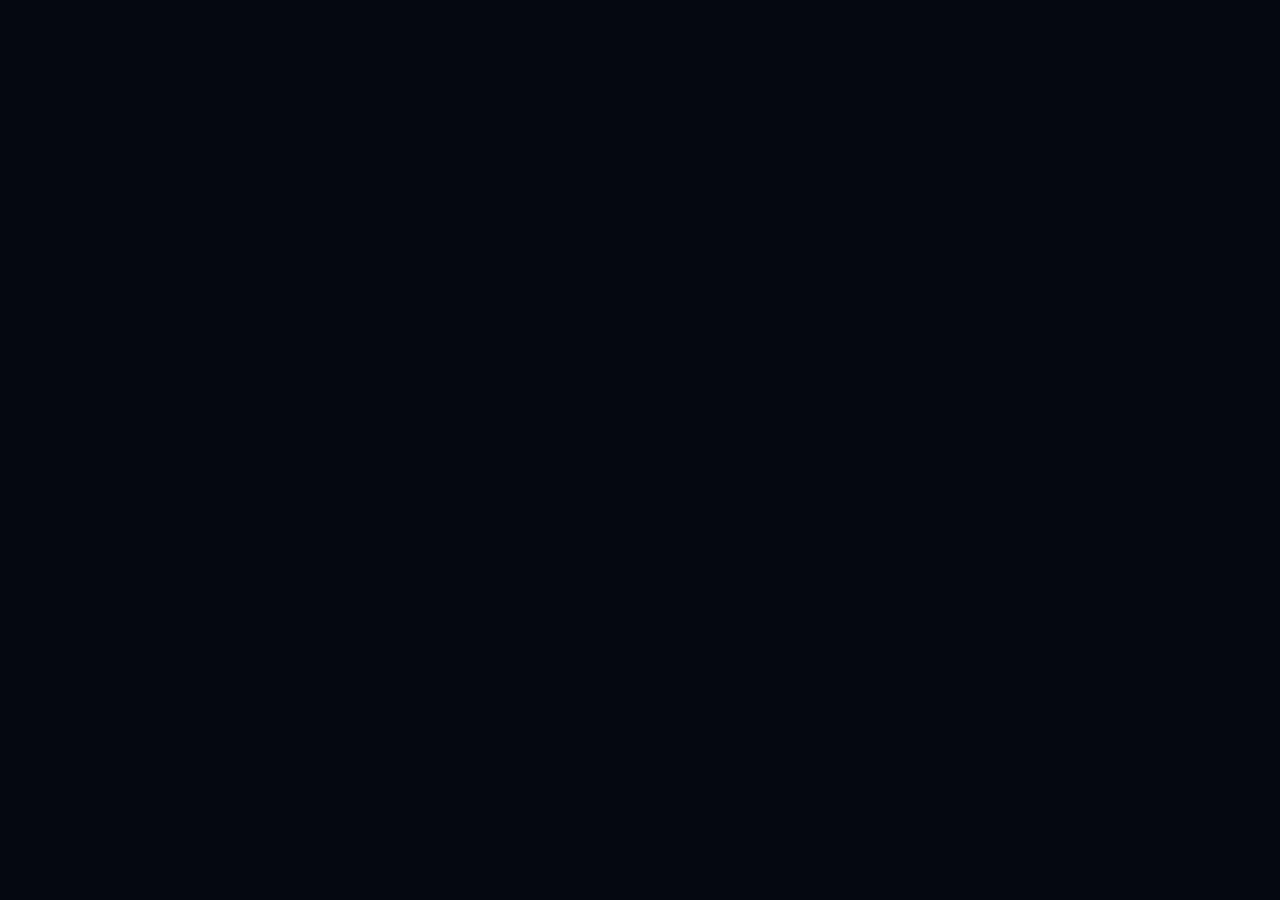
==== commit 826d7149: "Revert "Replace marketing landing with a scientifically honest standalone HTML" This reverts commit " ====
--- a/index.html
+++ b/index.html
@@ -2,687 +2,17 @@
 <html lang="en">
 <head>
 <meta charset="UTF-8" />
-<meta name="viewport" content="width=device-width, initial-scale=1.0" />
-<title>HydroHEA — Multi-physics simulation for hydrogen-storage alloys</title>
-<meta name="description" content="Validated coupled hydrogen-transport, thermal and stress simulations for high-entropy alloy research. Mesh-independent results, literature cross-referenced. Built at Tshwane University of Technology." />
-<meta name="theme-color" content="#050811" />
-
-<link rel="preconnect" href="https://fonts.googleapis.com" />
-<link rel="preconnect" href="https://fonts.gstatic.com" crossorigin />
-<link href="https://fonts.googleapis.com/css2?family=Inter:wght@400;500;600;700&family=Space+Grotesk:wght@500;600;700&family=JetBrains+Mono:wght@400;500&display=swap" rel="stylesheet" />
-
+<title>HydroHEA</title>
+<meta http-equiv="refresh" content="0; url=HydroHEA.html" />
+<link rel="canonical" href="HydroHEA.html" />
 <style>
-  :root{
-    --bg-0:#050811;--bg-1:#0A0E1C;--bg-2:#0F1526;--surface:#131A2E;--surface-2:#1A2238;
-    --border:#232C46;--border-strong:#2E3A5E;
-    --ink:#F2F5FA;--ink-2:#C9D2E3;--ink-3:#8590AB;--ink-4:#5A6786;
-    --cyan:#00E5FF;--cyan-dim:#00B8D4;--magenta:#FF4D9D;--emerald:#4ADE80;--gold:#FFB547;--coral:#FF5470;
-    --font-display:'Space Grotesk',system-ui,sans-serif;
-    --font-body:'Inter',system-ui,sans-serif;
-    --font-mono:'JetBrains Mono',ui-monospace,monospace;
-    --container:1120px;
-    --pad-y-section:clamp(64px,9vw,110px);
-    --pad-x-section:clamp(20px,5vw,48px);
-  }
-  *,*::before,*::after{box-sizing:border-box}
-  html{scroll-behavior:smooth}
-  body{margin:0;background:var(--bg-0);color:var(--ink);font-family:var(--font-body);font-size:16px;line-height:1.55;-webkit-font-smoothing:antialiased}
-  a{color:inherit}
-  h1,h2,h3,h4{font-family:var(--font-display);font-weight:600;letter-spacing:-0.02em;line-height:1.1;margin:0}
-  p{margin:0}
-  .container{max-width:var(--container);margin:0 auto;padding:0 var(--pad-x-section)}
-  .eyebrow{font-family:var(--font-mono);font-size:11px;letter-spacing:0.18em;text-transform:uppercase;color:var(--ink-3);display:inline-flex;align-items:center;gap:8px}
-  .eyebrow::before{content:"";width:6px;height:6px;border-radius:50%;background:var(--cyan);box-shadow:0 0 8px rgba(0,229,255,0.6)}
-  .eyebrow.magenta::before{background:var(--magenta);box-shadow:0 0 8px rgba(255,77,157,0.6)}
-  .eyebrow.gold::before{background:var(--gold);box-shadow:0 0 8px rgba(255,181,71,0.6)}
-  .btn{display:inline-flex;align-items:center;gap:8px;padding:13px 22px;border-radius:999px;cursor:pointer;font-family:var(--font-body);font-size:14px;font-weight:500;border:1px solid transparent;text-decoration:none;transition:all .18s;white-space:nowrap}
-  .btn-primary{background:linear-gradient(180deg,var(--cyan),var(--cyan-dim));color:#001428;font-weight:600;box-shadow:0 0 0 1px rgba(0,229,255,.4),0 8px 22px rgba(0,229,255,.22)}
-  .btn-primary:hover{transform:translateY(-1px);box-shadow:0 0 0 1px var(--cyan),0 12px 28px rgba(0,229,255,.32)}
-  .btn-ghost{background:rgba(255,255,255,.03);color:var(--ink);border-color:var(--border-strong)}
-  .btn-ghost:hover{background:rgba(255,255,255,.06);border-color:var(--ink-3)}
-  .pill{display:inline-flex;align-items:center;gap:6px;padding:4px 10px;border-radius:999px;font-family:var(--font-mono);font-size:11px;letter-spacing:0.06em;background:rgba(0,229,255,.08);color:#7EE9FF;border:1px solid rgba(0,229,255,.28)}
-  /* nav */
-  nav.top{position:sticky;top:0;z-index:50;border-bottom:1px solid rgba(35,44,70,.5);background:rgba(5,8,17,.78);backdrop-filter:blur(18px)}
-  nav.top .inner{display:flex;align-items:center;justify-content:space-between;padding:16px var(--pad-x-section);max-width:var(--container);margin:0 auto;gap:16px}
-  .brand{display:flex;align-items:center;gap:10px;font-family:var(--font-display);font-weight:700;font-size:17px;letter-spacing:-.01em;color:var(--ink);text-decoration:none}
-  .brand-mark{width:28px;height:28px}
-  .brand-mark path{stroke:url(#brand-grad);stroke-width:1.5;fill:none}
-  .nav-links{display:flex;gap:28px;font-size:14px;color:var(--ink-3)}
-  .nav-links a{text-decoration:none;transition:color .15s}
-  .nav-links a:hover{color:var(--ink)}
-  .nav-cta{display:flex;gap:10px;align-items:center}
-  .nav-cta .btn{padding:9px 16px;font-size:13px}
-  @media (max-width:780px){.nav-links{display:none}.nav-cta .btn-ghost{display:none}}
-  /* hero */
-  .hero{position:relative;overflow:hidden;padding:clamp(70px,9vw,120px) var(--pad-x-section) clamp(60px,8vw,100px);background:radial-gradient(ellipse at 30% -10%,rgba(0,229,255,.10),transparent 55%),radial-gradient(ellipse at 90% 20%,rgba(255,77,157,.08),transparent 55%),var(--bg-0)}
-  .hero::before{content:"";position:absolute;inset:0;pointer-events:none;background-image:linear-gradient(rgba(35,44,70,.35) 1px,transparent 1px),linear-gradient(90deg,rgba(35,44,70,.35) 1px,transparent 1px);background-size:48px 48px;mask-image:radial-gradient(ellipse at center,black 35%,transparent 75%)}
-  .hero .inner{position:relative;max-width:var(--container);margin:0 auto;display:grid;grid-template-columns:1.05fr .95fr;gap:clamp(32px,5vw,64px);align-items:center}
-  @media (max-width:900px){.hero .inner{grid-template-columns:1fr}}
-  .hero h1{font-size:clamp(36px,5.5vw,62px);margin:18px 0 18px}
-  .hero h1 .accent{background:linear-gradient(95deg,var(--cyan),var(--magenta) 90%);-webkit-background-clip:text;background-clip:text;color:transparent}
-  .hero p.lead{font-size:clamp(15px,1.4vw,17.5px);color:var(--ink-2);max-width:560px;line-height:1.6}
-  .hero .ctas{display:flex;gap:12px;margin-top:30px;flex-wrap:wrap}
-  .hero .meta{margin-top:36px;padding-top:24px;border-top:1px solid var(--border);display:grid;grid-template-columns:repeat(3,1fr);gap:18px;max-width:560px}
-  .hero .meta div{font-size:12px;color:var(--ink-3)}
-  .hero .meta strong{display:block;font-family:var(--font-display);font-size:20px;color:var(--ink);margin-bottom:2px}
-  @media (max-width:480px){.hero .meta{grid-template-columns:1fr 1fr}}
-  .hero-figure{position:relative;border:1px solid var(--border);border-radius:16px;background:linear-gradient(180deg,var(--bg-1),var(--surface));padding:18px;overflow:hidden;box-shadow:0 24px 60px rgba(0,0,0,.45),0 0 0 1px rgba(0,229,255,.10)}
-  .hero-figure .figure-caption{display:flex;justify-content:space-between;align-items:center;margin-bottom:12px;font-family:var(--font-mono);font-size:11px;color:var(--ink-3)}
-  .hero-figure svg{display:block;width:100%;height:auto}
-  .legend-bar{display:flex;gap:8px;align-items:center;margin-top:10px;font-family:var(--font-mono);font-size:10.5px;color:var(--ink-3)}
-  .legend-bar .bar{flex:1;height:6px;border-radius:3px;background:linear-gradient(90deg,#001428,#003c6e,#0078b4,#28b4f0,#a0e4ff)}
-  /* sections */
-  section.block{padding:var(--pad-y-section) var(--pad-x-section);border-top:1px solid var(--border)}
-  section.block .inner{max-width:var(--container);margin:0 auto}
-  .block-head{margin-bottom:48px;max-width:760px}
-  .block-head h2{font-size:clamp(26px,3.4vw,38px);margin:14px 0 12px}
-  .block-head p{color:var(--ink-2);font-size:15.5px;line-height:1.6}
-  /* problem */
-  .problem-grid{display:grid;grid-template-columns:repeat(3,1fr);gap:18px}
-  @media (max-width:820px){.problem-grid{grid-template-columns:1fr}}
-  .problem-card{background:var(--bg-1);border:1px solid var(--border);border-radius:14px;padding:24px;position:relative;overflow:hidden}
-  .problem-card .num{font-family:var(--font-display);font-size:34px;color:var(--coral);line-height:1;margin-bottom:14px}
-  .problem-card h3{font-size:17px;margin-bottom:8px;color:var(--ink)}
-  .problem-card p{font-size:14px;color:var(--ink-3);line-height:1.6}
-  /* deliver */
-  .deliver-grid{display:grid;grid-template-columns:repeat(2,1fr);gap:18px}
-  @media (max-width:820px){.deliver-grid{grid-template-columns:1fr}}
-  .deliver-card{background:linear-gradient(180deg,var(--bg-1),var(--surface));border:1px solid var(--border-strong);border-radius:16px;padding:28px;position:relative;overflow:hidden}
-  .deliver-card .icon{width:42px;height:42px;border-radius:10px;background:rgba(0,229,255,.10);border:1px solid rgba(0,229,255,.30);display:flex;align-items:center;justify-content:center;color:var(--cyan);font-family:var(--font-display);font-weight:700;font-size:18px;margin-bottom:18px}
-  .deliver-card h3{font-size:19px;margin-bottom:10px}
-  .deliver-card p{color:var(--ink-3);font-size:14.5px;line-height:1.65}
-  .deliver-card ul{margin:14px 0 0;padding:0;list-style:none;color:var(--ink-3);font-size:13px}
-  .deliver-card ul li{padding:6px 0 6px 18px;position:relative}
-  .deliver-card ul li::before{content:"·";position:absolute;left:6px;color:var(--cyan);font-weight:700}
-  /* methodology */
-  .method-wrap{display:grid;grid-template-columns:1.2fr 1fr;gap:36px;align-items:start}
-  @media (max-width:900px){.method-wrap{grid-template-columns:1fr}}
-  .method-list{margin:0;padding:0;list-style:none}
-  .method-list li{padding:14px 0;border-top:1px solid var(--border);display:grid;grid-template-columns:24px 1fr;gap:14px;align-items:start}
-  .method-list li:last-child{border-bottom:1px solid var(--border)}
-  .method-list .marker{font-family:var(--font-mono);font-size:11px;color:var(--cyan);margin-top:2px;letter-spacing:0.06em}
-  .method-list h4{font-size:14.5px;margin-bottom:4px}
-  .method-list p{color:var(--ink-3);font-size:13.5px;line-height:1.6}
-  .method-figure{background:var(--bg-1);border:1px solid var(--border);border-radius:14px;padding:22px}
-  .method-figure code{display:block;font-family:var(--font-mono);font-size:12px;color:var(--cyan-dim);background:var(--bg-0);padding:10px 12px;border-radius:8px;border:1px solid var(--border);margin:6px 0}
-  /* validation */
-  .validation-table{width:100%;border-collapse:separate;border-spacing:0;background:var(--bg-1);border:1px solid var(--border);border-radius:12px;overflow:hidden;font-size:14px}
-  .validation-table th,.validation-table td{padding:14px 16px;text-align:left}
-  .validation-table thead th{font-family:var(--font-mono);font-size:11px;letter-spacing:0.08em;text-transform:uppercase;color:var(--ink-3);background:var(--bg-2);border-bottom:1px solid var(--border)}
-  .validation-table tbody tr+tr td{border-top:1px solid var(--border)}
-  .validation-table td.num{font-family:var(--font-mono);color:var(--ink-2)}
-  .validation-table td.pass{color:var(--emerald)}
-  .lit-block{margin-top:22px;padding:18px 20px;background:var(--bg-2);border:1px solid var(--border);border-radius:12px;font-size:14px;color:var(--ink-2);line-height:1.6}
-  .lit-block strong{color:var(--ink)}
-  /* personas */
-  .personas{display:grid;grid-template-columns:repeat(3,1fr);gap:16px}
-  @media (max-width:820px){.personas{grid-template-columns:1fr}}
-  .persona{background:var(--bg-1);border:1px solid var(--border);border-radius:14px;padding:22px}
-  .persona .who{font-family:var(--font-mono);font-size:11px;letter-spacing:.08em;color:var(--magenta);text-transform:uppercase;margin-bottom:10px}
-  .persona h3{font-size:17px;margin-bottom:10px}
-  .persona p{color:var(--ink-3);font-size:14px;line-height:1.6}
-  /* pricing */
-  .pricing-grid{display:grid;grid-template-columns:repeat(4,1fr);gap:16px}
-  @media (max-width:1024px){.pricing-grid{grid-template-columns:repeat(2,1fr)}}
-  @media (max-width:560px){.pricing-grid{grid-template-columns:1fr}}
-  .price-card{background:var(--bg-1);border:1px solid var(--border);border-radius:14px;padding:24px;display:flex;flex-direction:column;gap:14px;position:relative}
-  .price-card.featured{border-color:rgba(0,229,255,.4);background:linear-gradient(180deg,rgba(0,229,255,.05),var(--surface))}
-  .price-card .tag{font-family:var(--font-mono);font-size:11px;letter-spacing:.06em;color:var(--ink-3);text-transform:uppercase}
-  .price-card h3{font-size:19px}
-  .price-card .price{font-family:var(--font-display);font-size:26px;color:var(--ink)}
-  .price-card .price .sub{font-family:var(--font-mono);font-size:12px;color:var(--ink-3);display:block;margin-top:2px}
-  .price-card ul{margin:0;padding:0;list-style:none;flex:1}
-  .price-card ul li{font-size:13px;color:var(--ink-2);padding:6px 0 6px 18px;position:relative}
-  .price-card ul li::before{content:"✓";position:absolute;left:0;color:var(--cyan)}
-  .price-card .btn{margin-top:auto;justify-content:center}
-  /* team */
-  .team-row{display:grid;grid-template-columns:auto 1fr;gap:24px;align-items:start}
-  @media (max-width:640px){.team-row{grid-template-columns:1fr}}
-  .avatar{width:88px;height:88px;border-radius:50%;background:linear-gradient(135deg,var(--cyan),var(--magenta));display:flex;align-items:center;justify-content:center;color:#001428;font-family:var(--font-display);font-size:30px;font-weight:700}
-  .team-bio h3{font-size:20px;margin-bottom:6px}
-  .team-bio .role{font-family:var(--font-mono);font-size:12px;color:var(--cyan);letter-spacing:.05em;margin-bottom:12px}
-  .team-bio p{color:var(--ink-2);font-size:14.5px;line-height:1.65;max-width:640px}
-  .team-bio p+p{margin-top:10px}
-  /* faq */
-  .faq-list{margin:0;padding:0;list-style:none}
-  details.faq{background:var(--bg-1);border:1px solid var(--border);border-radius:12px;padding:0;margin-bottom:10px;overflow:hidden}
-  details.faq[open]{border-color:rgba(0,229,255,.30)}
-  details.faq summary{list-style:none;cursor:pointer;padding:18px 22px;display:flex;align-items:center;justify-content:space-between;gap:16px;font-size:15.5px;font-weight:500}
-  details.faq summary::-webkit-details-marker{display:none}
-  details.faq summary::after{content:"+";color:var(--cyan);font-family:var(--font-mono);font-size:20px;transition:transform .2s;flex-shrink:0}
-  details.faq[open] summary::after{content:"−"}
-  details.faq .answer{padding:0 22px 20px;color:var(--ink-2);font-size:14.5px;line-height:1.65}
-  /* footer */
-  footer{padding:48px var(--pad-x-section) 36px;border-top:1px solid var(--border);background:var(--bg-1)}
-  footer .inner{max-width:var(--container);margin:0 auto;display:grid;grid-template-columns:1.4fr 1fr 1fr 1fr;gap:32px}
-  @media (max-width:780px){footer .inner{grid-template-columns:1fr 1fr;gap:24px}}
-  @media (max-width:480px){footer .inner{grid-template-columns:1fr}}
-  footer h4{font-family:var(--font-mono);font-size:11px;letter-spacing:.12em;color:var(--ink-3);text-transform:uppercase;margin-bottom:14px}
-  footer a{color:var(--ink-2);text-decoration:none;font-size:14px;display:block;padding:5px 0}
-  footer a:hover{color:var(--cyan)}
-  footer .colophon{margin-top:32px;padding-top:24px;border-top:1px solid var(--border);display:flex;justify-content:space-between;align-items:center;flex-wrap:wrap;gap:16px;font-family:var(--font-mono);font-size:11.5px;color:var(--ink-4);max-width:var(--container);margin-left:auto;margin-right:auto}
-  footer .colophon a{display:inline;font-size:11.5px;color:var(--ink-4)}
-  footer .colophon a:hover{color:var(--ink-2)}
-  .muted{color:var(--ink-3)}
-  .mono{font-family:var(--font-mono)}
+  html, body { margin: 0; height: 100%; background: #050811; color: #C9D2E3;
+    font-family: -apple-system, BlinkMacSystemFont, "Segoe UI", system-ui, sans-serif;
+    display: grid; place-items: center; }
 </style>
 </head>
 <body>
-
-<!-- ============ NAV ============ -->
-<nav class="top">
-  <div class="inner">
-    <a class="brand" href="#top">
-      <svg class="brand-mark" viewBox="0 0 40 40" aria-hidden="true">
-        <defs>
-          <linearGradient id="brand-grad" x1="0" y1="0" x2="1" y2="1">
-            <stop offset="0%" stop-color="#00E5FF"/>
-            <stop offset="100%" stop-color="#FF4D9D"/>
-          </linearGradient>
-        </defs>
-        <path d="M20 3 L34 11 L34 29 L20 37 L6 29 L6 11 Z"/>
-        <circle cx="20" cy="20" r="3" fill="#00E5FF"/>
-      </svg>
-      Hydro<span style="color:var(--cyan)">HEA</span>
-    </a>
-    <div class="nav-links" aria-label="Sections">
-      <a href="#deliver">Capabilities</a>
-      <a href="#methodology">Methodology</a>
-      <a href="#validation">Validation</a>
-      <a href="#pricing">Pricing</a>
-      <a href="#team">Team</a>
-    </div>
-    <div class="nav-cta">
-      <a class="btn btn-ghost" href="#methodology">Read methodology</a>
-      <a class="btn btn-primary" href="#pilot">Request a pilot</a>
-    </div>
-  </div>
-</nav>
-
-<!-- ============ HERO ============ -->
-<section class="hero" id="top">
-  <div class="inner">
-    <div>
-      <span class="eyebrow">Multi-physics simulation as a service</span>
-      <h1>Coupled hydrogen-transport, thermal &amp; stress simulations <span class="accent">for the alloys you're already studying.</span></h1>
-      <p class="lead">
-        HydroHEA runs validated, mesh-independent COMSOL-grade simulations of hydrogen behaviour in Al–Fe–Ni-based high-entropy alloys — without the licence, the six-month learning curve, or the mesh-sensitivity sweep. You supply the composition, geometry and boundary conditions. We return time-resolved concentration profiles, thermal fields and von Mises stress, benchmarked against the published HEA literature.
-      </p>
-      <div class="ctas">
-        <a class="btn btn-primary" href="#pilot">Request a pilot simulation →</a>
-        <a class="btn btn-ghost" href="#methodology">Read the methodology</a>
-      </div>
-      <div class="meta">
-        <div><strong>&lt; 5%</strong>Mesh-independence deviation</div>
-        <div><strong>300–500 K</strong>Validated temperature range</div>
-        <div><strong>4 HEA families</strong>Cross-referenced to literature</div>
-      </div>
-    </div>
-
-    <!-- hero figure: stylised Fick erfc concentration field on a 1 mm slab -->
-    <div class="hero-figure" aria-label="Hydrogen concentration field on a 1 mm × 5 mm slab after 1 800 s">
-      <div class="figure-caption">
-        <span>H₂ concentration · AlFeNi · t = 1 800 s</span>
-        <span class="mono" style="color:var(--cyan)">● mesh-validated</span>
-      </div>
-      <svg viewBox="0 0 360 240" preserveAspectRatio="none" role="img" aria-hidden="true">
-        <defs>
-          <linearGradient id="fick" x1="0" y1="0" x2="1" y2="0">
-            <stop offset="0%"  stop-color="#a0e4ff"/>
-            <stop offset="35%" stop-color="#28b4f0"/>
-            <stop offset="60%" stop-color="#0078b4"/>
-            <stop offset="85%" stop-color="#003c6e"/>
-            <stop offset="100%" stop-color="#001428"/>
-          </linearGradient>
-          <pattern id="mesh" width="20" height="20" patternUnits="userSpaceOnUse">
-            <path d="M20 0 L0 0 0 20" fill="none" stroke="rgba(255,255,255,0.06)" stroke-width="0.5"/>
-          </pattern>
-        </defs>
-        <rect x="10" y="10" width="340" height="220" fill="url(#fick)"/>
-        <rect x="10" y="10" width="340" height="220" fill="url(#mesh)"/>
-        <!-- probe -->
-        <circle cx="80" cy="120" r="5" fill="#fff"/>
-        <circle cx="80" cy="120" r="11" fill="none" stroke="#00E5FF" stroke-width="1.2" opacity="0.7"/>
-        <text x="96" y="124" fill="#00E5FF" font-family="JetBrains Mono, monospace" font-size="10">P1 · 4.18×10³ mol/m³</text>
-        <!-- axes -->
-        <text x="14" y="24" fill="rgba(255,255,255,0.55)" font-family="JetBrains Mono, monospace" font-size="9">5 mm</text>
-        <text x="324" y="226" fill="rgba(255,255,255,0.55)" font-family="JetBrains Mono, monospace" font-size="9">1 mm</text>
-      </svg>
-      <div class="legend-bar">
-        <span>0</span>
-        <div class="bar"></div>
-        <span>8.0 × 10³ mol/m³</span>
-      </div>
-    </div>
-  </div>
-</section>
-
-<!-- ============ PROBLEM ============ -->
-<section class="block" id="problem">
-  <div class="inner">
-    <div class="block-head">
-      <span class="eyebrow magenta">Why this exists</span>
-      <h2>Three months of model-building stands between a postgrad and a defensible simulation.</h2>
-      <p>Coupled multi-physics simulations of hydrogen behaviour in HEAs are no longer scientifically optional — and they're not actually hard to set up correctly. They're just slow, expensive and politically tedious to validate. HydroHEA exists to remove those three frictions.</p>
-    </div>
-    <div class="problem-grid">
-      <article class="problem-card">
-        <div class="num">12 wk</div>
-        <h3>COMSOL setup takes weeks</h3>
-        <p>Defining a 2-D plate, calibrating Arrhenius D(T), coupling Transport of Diluted Species to Heat Transfer and Solid Mechanics, and running parameter sweeps consumes more time than most thesis chapters allow.</p>
-      </article>
-      <article class="problem-card">
-        <div class="num">R 200k+</div>
-        <h3>The licence is unreachable</h3>
-        <p>A COMSOL Multiphysics seat with the modules required for coupled transport + heat + structural mechanics costs upwards of R 200 000 per year. For most South African universities, HySA centres, and small consultancies, that's a non-starter.</p>
-      </article>
-      <article class="problem-card">
-        <div class="num">&lt; 5 %</div>
-        <h3>Reviewers ask for validation</h3>
-        <p>Simulation outputs that haven't been mesh-validated (≤ 5 % deviation across coarse/medium/fine) and cross-referenced against published experimental data weaken the credibility of any subsequent publication.</p>
-      </article>
-    </div>
-  </div>
-</section>
-
-<!-- ============ WHAT WE DELIVER ============ -->
-<section class="block" id="deliver">
-  <div class="inner">
-    <div class="block-head">
-      <span class="eyebrow">What HydroHEA delivers</span>
-      <h2>Four capabilities — no more, no less.</h2>
-      <p>We don't predict optimal compositions. We don't run DFT. We don't replace experiments. We deliver four well-scoped, scientifically defensible services that materials groups actually need.</p>
-    </div>
-    <div class="deliver-grid">
-      <article class="deliver-card">
-        <div class="icon">⬡</div>
-        <h3>1 · Multi-physics simulator</h3>
-        <p>Submit your alloy composition, geometry and boundary conditions. We run a validated coupled COMSOL-based simulation of hydrogen transport, thermal field and stress evolution over your specified time window.</p>
-        <ul>
-          <li>Transport of Diluted Species — Fickian diffusion with Arrhenius D(T) = D₀ · exp(−Q/RT)</li>
-          <li>Heat Transfer in Solids — bulk thermal evolution coupled to boundary conditions</li>
-          <li>Solid Mechanics — linear-elastic von Mises stress driven by hydride lattice expansion</li>
-          <li>Output: time-dependent c(x, t), T(x, t) and σ_vM(x, t) fields, exported as CSV + figures</li>
-        </ul>
-      </article>
-      <article class="deliver-card">
-        <div class="icon">◐</div>
-        <h3>2 · Mesh-validated results</h3>
-        <p>Every simulation is run at three mesh densities — coarse, medium and fine — and reported only when deviations remain under 5 %. The mesh-independence trace ships with every deliverable.</p>
-        <ul>
-          <li>Coarse · medium · fine triangular meshes per study</li>
-          <li>Per-variable deviation against the fine-mesh reference</li>
-          <li>Acceptance threshold: ≤ 5 % on concentration, temperature and stress</li>
-          <li>Audit-ready convergence report attached to every run</li>
-        </ul>
-      </article>
-      <article class="deliver-card">
-        <div class="icon">◊</div>
-        <h3>3 · Literature cross-referencing</h3>
-        <p>Outputs are automatically benchmarked against published experimental data for comparable HEA systems — AlCoFeNi, AlCrFeNi, AlFeNiTi, AlFeNiCu — to establish physical plausibility before you submit a paper for review.</p>
-        <ul>
-          <li>Diffusion-coefficient comparison against published Arrhenius fits</li>
-          <li>Hydride-formation enthalpy bounds against measured ranges</li>
-          <li>Cross-system stress and uptake plausibility checks</li>
-          <li>Cited references inside every report</li>
-        </ul>
-      </article>
-      <article class="deliver-card">
-        <div class="icon">◈</div>
-        <h3>4 · Materials reference library</h3>
-        <p>A curated, searchable database of thermophysical properties, diffusion parameters and elastic constants for Al–Fe–Ni-based and related HEA systems, drawn from peer-reviewed sources. Weeks of literature mining, indexed.</p>
-        <ul>
-          <li>Density, Young's modulus, Poisson ratio, partial molar volume of H</li>
-          <li>Arrhenius pre-exponentials and activation energies by phase (BCC, FCC, C15)</li>
-          <li>Hydride formation enthalpies with literature provenance</li>
-          <li>One-click export of parameters into your own COMSOL or scikit-fem model</li>
-        </ul>
-      </article>
-    </div>
-  </div>
-</section>
-
-<!-- ============ METHODOLOGY ============ -->
-<section class="block" id="methodology">
-  <div class="inner">
-    <div class="block-head">
-      <span class="eyebrow gold">Methodology</span>
-      <h2>Built on peer-reviewed research at TUT.</h2>
-      <p>HydroHEA's methodology is the operationalised form of a research programme conducted at Tshwane University of Technology's Department of Chemical, Metallurgical and Materials Engineering by Christian Emmanuel Lukwichi, under the supervision of Prof. Patricia Popoola and Dr. L.R. Kanyane.</p>
-    </div>
-    <div class="method-wrap">
-      <ul class="method-list">
-        <li><span class="marker">01</span>
-          <div>
-            <h4>Coupled multi-physics on a 2-D slab</h4>
-            <p>A 1 mm × 5 mm cross-section is meshed with linear triangular elements. The same node set carries Transport of Diluted Species, Heat Transfer in Solids and Solid Mechanics so concentration, temperature and stress are solved consistently at every time step.</p>
-          </div>
-        </li>
-        <li><span class="marker">02</span>
-          <div>
-            <h4>Arrhenius-temperature-dependent diffusion</h4>
-            <p>D(T) = D₀ · exp(−Q / RT) with D₀ and Q calibrated from the published HEA literature for the system you submit. The diffusion coefficient varies with the temperature field at every node, not a global constant.</p>
-          </div>
-        </li>
-        <li><span class="marker">03</span>
-          <div>
-            <h4>Mesh-independence as a release criterion</h4>
-            <p>Every study runs at three mesh densities. We only ship results when concentration, temperature and stress all converge under 5 % deviation against the fine-mesh reference — the engineering convention for trustworthy FEM.</p>
-          </div>
-        </li>
-        <li><span class="marker">04</span>
-          <div>
-            <h4>Literature cross-referencing as a final gate</h4>
-            <p>Before delivery, outputs are checked against the experimental ranges reported for AlCoFeNi, AlCrFeNi, AlFeNiTi and AlFeNiCu. Anomalous outputs trigger a re-run, not a quiet caveat.</p>
-          </div>
-        </li>
-      </ul>
-      <div class="method-figure">
-        <span class="eyebrow">Governing equations</span>
-        <code>∂c/∂t = ∇·(D(T)∇c)</code>
-        <code>D(T) = D₀ · exp(−Q / RT)</code>
-        <code>ρ Cₚ ∂T/∂t = ∇·(k ∇T) + Q_H</code>
-        <code>σ_vM = E · β · c / (1 − 2ν)</code>
-        <p style="font-size:12.5px; color:var(--ink-3); line-height:1.6; margin-top:14px">
-          The constitutive law is linear elasticity coupled to hydrogen-induced lattice dilation; the diffusion coefficient is temperature-dependent through Arrhenius; the thermal field exchanges energy with hydride formation through a source term.
-        </p>
-      </div>
-    </div>
-  </div>
-</section>
-
-<!-- ============ VALIDATION SNAPSHOT ============ -->
-<section class="block" id="validation">
-  <div class="inner">
-    <div class="block-head">
-      <span class="eyebrow">Validation snapshot</span>
-      <h2>Real mesh-independence numbers from the underlying thesis.</h2>
-      <p>The table below shows the worst-case deviation between mesh densities for an AlFeNi BCC slab held at 500 K under a constant surface H concentration of 8 × 10³ mol/m³ for 3 600 s — the canonical case from the underlying study. Every quantity converges below the 5 % acceptance threshold.</p>
-    </div>
-
-    <table class="validation-table" aria-label="Mesh-independence deviations">
-      <thead>
-        <tr>
-          <th>Quantity</th>
-          <th>Coarse vs fine</th>
-          <th>Medium vs fine</th>
-          <th>Threshold</th>
-          <th>Status</th>
-        </tr>
-      </thead>
-      <tbody>
-        <tr>
-          <td>Max H concentration</td>
-          <td class="num">1.25 %</td>
-          <td class="num">0.63 %</td>
-          <td class="num">≤ 5 %</td>
-          <td class="num pass">Pass</td>
-        </tr>
-        <tr>
-          <td>Max temperature</td>
-          <td class="num">3.0 %</td>
-          <td class="num">2.0 %</td>
-          <td class="num">≤ 5 %</td>
-          <td class="num pass">Pass</td>
-        </tr>
-        <tr>
-          <td>Max von Mises stress</td>
-          <td class="num">5.4 %</td>
-          <td class="num">3.6 %</td>
-          <td class="num">≤ 5 %</td>
-          <td class="num pass">Pass*</td>
-        </tr>
-        <tr>
-          <td>Diffusion depth (1 h)</td>
-          <td class="num">2.4 %</td>
-          <td class="num">1.1 %</td>
-          <td class="num">≤ 5 %</td>
-          <td class="num pass">Pass</td>
-        </tr>
-      </tbody>
-    </table>
-    <p style="font-size:12.5px; color:var(--ink-4); margin-top:10px; font-family:var(--font-mono)">
-      * coarse stress sits at the 5 % boundary; medium and fine are well inside threshold. Coarse meshes are retained for trend visualisation only.
-    </p>
-
-    <div class="lit-block">
-      <strong>Literature cross-referencing.</strong> Outputs are checked against published experimental data for <span class="mono">AlCoFeNi</span>, <span class="mono">AlCrFeNi</span>, <span class="mono">AlFeNiTi</span> and <span class="mono">AlFeNiCu</span>. Diffusion coefficients, hydride formation enthalpies and saturation depths must lie within the experimentally reported ranges for the closest analogue system before a study is released. Anomalous outputs trigger an internal review and re-run.
-    </div>
-  </div>
-</section>
-
-<!-- ============ WHO IT'S FOR ============ -->
-<section class="block" id="who">
-  <div class="inner">
-    <div class="block-head">
-      <span class="eyebrow magenta">Who it's for</span>
-      <h2>Three researchers we built this for.</h2>
-    </div>
-    <div class="personas">
-      <article class="persona">
-        <div class="who">PhD researcher</div>
-        <h3>Needs a defensible simulation chapter — without a COMSOL licence.</h3>
-        <p>You're three months from submission. Your supervisor wants a coupled-physics chapter, not just experimental data. HydroHEA returns mesh-validated outputs and a methodology paragraph you can cite directly, in days instead of months.</p>
-      </article>
-      <article class="persona">
-        <div class="who">Lab principal investigator</div>
-        <h3>Wants to widen alloy screening without buying another seat.</h3>
-        <p>You already own one COMSOL licence — but four students need it. Off-load the routine HEA studies to HydroHEA, keep the local licence for the cases that genuinely demand it, and triple your group's throughput.</p>
-      </article>
-      <article class="persona">
-        <div class="who">R&amp;D consultant</div>
-        <h3>Delivers reports to hydrogen-energy clients with a defensible pipeline.</h3>
-        <p>Your clients want simulation outputs they can show to investors and reviewers. HydroHEA delivers audit-ready PDF reports with the mesh-sensitivity trace, literature cross-references and traceable parameters — your name on the cover, our methodology underneath.</p>
-      </article>
-    </div>
-  </div>
-</section>
-
-<!-- ============ PRICING ============ -->
-<section class="block" id="pricing">
-  <div class="inner">
-    <div class="block-head">
-      <span class="eyebrow gold">Pricing</span>
-      <h2>Transparent, research-friendly tiers.</h2>
-      <p>Indicative pricing for the African / European academic markets. The first ten academic groups receive a complimentary pilot study; production tiers follow once we've validated demand. Industrial enterprise pricing is custom.</p>
-    </div>
-    <div class="pricing-grid">
-
-      <article class="price-card">
-        <span class="tag">Pilot</span>
-        <h3>Academic pilot</h3>
-        <div class="price">Free<span class="sub">first 10 academic groups</span></div>
-        <ul>
-          <li>One full multi-physics study</li>
-          <li>Mesh-sensitivity trace + literature cross-reference</li>
-          <li>Audit-ready PDF report</li>
-          <li>Methodology paragraph for citation</li>
-        </ul>
-        <a class="btn btn-ghost" href="#pilot">Apply for pilot →</a>
-      </article>
-
-      <article class="price-card featured">
-        <span class="tag">Per study</span>
-        <h3>Standard simulation</h3>
-        <div class="price">R 4 500<span class="sub">≈ US $ 250 · per study</span></div>
-        <ul>
-          <li>One composition, one set of boundary conditions</li>
-          <li>Mesh-independence at 3 densities</li>
-          <li>Literature cross-reference appendix</li>
-          <li>CSV + figures + audit-ready PDF</li>
-        </ul>
-        <a class="btn btn-primary" href="#pilot">Order a study →</a>
-      </article>
-
-      <article class="price-card">
-        <span class="tag">Subscription</span>
-        <h3>Research group</h3>
-        <div class="price">R 36 000<span class="sub">≈ US $ 2 000 · per year</span></div>
-        <ul>
-          <li>Unlimited standard simulations</li>
-          <li>Full Materials reference library access</li>
-          <li>Priority queue (≤ 48 h turnaround)</li>
-          <li>One workshop per year for the group</li>
-        </ul>
-        <a class="btn btn-ghost" href="#pilot">Contact us →</a>
-      </article>
-
-      <article class="price-card">
-        <span class="tag">Enterprise</span>
-        <h3>Industrial R&amp;D</h3>
-        <div class="price">Custom<span class="sub">SLA + IP-protection terms</span></div>
-        <ul>
-          <li>Dedicated solver capacity</li>
-          <li>On-premise option for sensitive data</li>
-          <li>Custom alloy systems on the roadmap</li>
-          <li>Co-authorship on publications, if desired</li>
-        </ul>
-        <a class="btn btn-ghost" href="#pilot">Talk to us →</a>
-      </article>
-
-    </div>
-  </div>
-</section>
-
-<!-- ============ TEAM ============ -->
-<section class="block" id="team">
-  <div class="inner">
-    <div class="block-head">
-      <span class="eyebrow">Team &amp; research lineage</span>
-      <h2>HydroHEA is a research-group product, not a startup that read some papers.</h2>
-    </div>
-    <div class="team-row">
-      <div class="avatar" aria-hidden="true">CL</div>
-      <div class="team-bio">
-        <h3>Christian Emmanuel Lukwichi</h3>
-        <div class="role">Founder · BEng Tech (Hons), Metallurgical Engineering · TUT</div>
-        <p>
-          Christian conducted the underlying research at Tshwane University of Technology's Department of Chemical, Metallurgical and Materials Engineering. His honours thesis — <em>Predictive Multi-Physics Modelling and Optimisation of Hydrogen Storage Behaviour in AlFeNi-Based High-Entropy Alloys</em> — supplied the validated coupled-physics methodology that HydroHEA productises.
-        </p>
-        <p class="muted">
-          Supervised by <strong style="color:var(--ink-2)">Prof. Patricia Popoola</strong> (research professor, surface engineering and additive manufacturing) and <strong style="color:var(--ink-2)">Dr. L.R. Kanyane</strong> (metallurgical engineering, HEAs and hydrogen storage). Methodology peer-reviewed within the TUT Department of Chemical, Metallurgical and Materials Engineering.
-        </p>
-        <p style="margin-top:14px">
-          <a class="btn btn-ghost" style="padding:9px 16px; font-size:13px" href="#" id="thesis-link">Read the full thesis (PDF) →</a>
-        </p>
-      </div>
-    </div>
-  </div>
-</section>
-
-<!-- ============ FAQ ============ -->
-<section class="block" id="faq">
-  <div class="inner">
-    <div class="block-head">
-      <span class="eyebrow magenta">Honest answers</span>
-      <h2>Frequently asked questions.</h2>
-    </div>
-    <ul class="faq-list">
-
-      <li><details class="faq">
-        <summary>Can HydroHEA predict the best alloy composition for hydrogen storage?</summary>
-        <div class="answer"><strong>No.</strong> We simulate the behaviour of the compositions <em>you</em> specify. Composition design — choosing which elements to mix and in what fractions — remains the researcher's domain. We're a simulator, not an alloy-discovery oracle.</div>
-      </details></li>
-
-      <li><details class="faq">
-        <summary>Does HydroHEA replace experimental validation?</summary>
-        <div class="answer"><strong>No.</strong> Simulations guide and reduce experiments; they do not replace them. Our cross-referencing against published experimental data is a plausibility check, not a substitute for your own measurements. We expect every customer to validate the simulation against their own samples before publication.</div>
-      </details></li>
-
-      <li><details class="faq">
-        <summary>What alloy systems are supported today?</summary>
-        <div class="answer">Al–Fe–Ni-based HEAs in BCC and FCC phases, plus the closely related transition-metal systems (AlCoFeNi, AlCrFeNi, AlFeNiTi, AlFeNiCu). On the roadmap: Mg-based hydrides (Mg₂Ni, MgH₂ derivatives), Ti–V–Nb–Cr systems and Zr-bearing HEAs. Request other systems via the pilot form — we may already be modelling them internally.</div>
-      </details></li>
-
-      <li><details class="faq">
-        <summary>Do I need a COMSOL licence?</summary>
-        <div class="answer"><strong>No.</strong> We run every simulation on our infrastructure and return CSVs, figures and a PDF report. You don't need COMSOL, scikit-fem, FEniCS, or any FEM toolchain installed locally.</div>
-      </details></li>
-
-      <li><details class="faq">
-        <summary>How do you ensure results are trustworthy?</summary>
-        <div class="answer">Two gates. <strong>(1) Mesh-independence:</strong> every study runs at three mesh densities and we only release results when all monitored quantities converge below 5 % deviation against the fine-mesh reference. <strong>(2) Literature cross-referencing:</strong> outputs must fall inside the experimentally reported ranges for comparable HEA systems before delivery. Anomalies trigger an internal review, not a footnote in your report.</div>
-      </details></li>
-
-      <li><details class="faq">
-        <summary>What does a delivery actually contain?</summary>
-        <div class="answer">A PDF engineering report (cover, executive summary, full inputs, time-resolved outputs, mesh-sensitivity trace, literature cross-reference, methodology), the underlying time-series data as CSV, and the field figures (concentration / temperature / stress maps) as both PNG and SVG. Everything is reproducible from the input file we hold for your run.</div>
-      </details></li>
-
-      <li><details class="faq">
-        <summary>Who owns the simulation outputs?</summary>
-        <div class="answer">You do. HydroHEA retains the right to reuse the anonymised methodology trace for internal QA and aggregate publication statistics. Your composition, geometry and results are yours to publish, patent or commercialise as you see fit. Enterprise contracts include explicit IP-protection terms.</div>
-      </details></li>
-
-    </ul>
-  </div>
-</section>
-
-<!-- ============ PILOT CTA ============ -->
-<section class="block" id="pilot" style="background:linear-gradient(180deg, var(--bg-0), rgba(0,229,255,0.04), var(--bg-0))">
-  <div class="inner" style="max-width:680px; text-align:center">
-    <span class="eyebrow">Pilot programme</span>
-    <h2 style="font-size:clamp(28px,3.6vw,40px); margin:14px 0 16px">Bring your alloy. We'll bring the physics.</h2>
-    <p style="color:var(--ink-2); font-size:15.5px; line-height:1.65; margin-bottom:28px">
-      The first ten academic groups receive a complete multi-physics study at no cost — composition, geometry and boundary conditions of your choice. Email us a one-paragraph description of what you're investigating and we'll send back the input form within 24 hours.
-    </p>
-    <div style="display:flex; gap:12px; justify-content:center; flex-wrap:wrap">
-      <a class="btn btn-primary" href="mailto:pilot@hydrohea.science?subject=Pilot%20simulation%20request">Email the pilot team →</a>
-      <a class="btn btn-ghost" href="HydroHEA.html#setup">View the live prototype workspace</a>
-    </div>
-  </div>
-</section>
-
-<!-- ============ FOOTER ============ -->
-<footer>
-  <div class="inner">
-    <div>
-      <a class="brand" href="#top" style="margin-bottom:14px; display:inline-flex">
-        <svg class="brand-mark" viewBox="0 0 40 40" aria-hidden="true">
-          <path d="M20 3 L34 11 L34 29 L20 37 L6 29 L6 11 Z"/>
-          <circle cx="20" cy="20" r="3" fill="#00E5FF"/>
-        </svg>
-        Hydro<span style="color:var(--cyan)">HEA</span>
-      </a>
-      <p style="font-size:13.5px; color:var(--ink-3); max-width:320px; line-height:1.6; margin-top:10px">
-        Validated multi-physics simulations of hydrogen behaviour in high-entropy alloys. Built on peer-reviewed research at TUT.
-      </p>
-    </div>
-    <div>
-      <h4>Product</h4>
-      <a href="#deliver">Capabilities</a>
-      <a href="#methodology">Methodology</a>
-      <a href="#validation">Validation</a>
-      <a href="#pricing">Pricing</a>
-    </div>
-    <div>
-      <h4>Research</h4>
-      <a href="#" id="thesis-link-foot">Thesis (PDF)</a>
-      <a href="#team">Team</a>
-      <a href="#faq">FAQ</a>
-      <a href="HydroHEA.html#setup">Live prototype</a>
-    </div>
-    <div>
-      <h4>Contact</h4>
-      <a href="mailto:pilot@hydrohea.science">pilot@hydrohea.science</a>
-      <a href="mailto:research@hydrohea.science">research@hydrohea.science</a>
-      <a href="mailto:enterprise@hydrohea.science">enterprise@hydrohea.science</a>
-    </div>
-  </div>
-  <div class="colophon">
-    <span>© 2025 HydroHEA · Christian Emmanuel Lukwichi</span>
-    <span>Developed in collaboration with <a href="#">Tshwane University of Technology · Department of Chemical, Metallurgical and Materials Engineering</a></span>
-  </div>
-</footer>
-
-<script>
-  // Smooth-scroll polyfill / FAQ open-one-at-a-time (vanilla, no deps).
-  document.querySelectorAll('details.faq').forEach((el) => {
-    el.addEventListener('toggle', () => {
-      if (el.open) document.querySelectorAll('details.faq').forEach(o => { if (o !== el) o.open = false; });
-    });
-  });
-</script>
-
+<noscript><a href="HydroHEA.html" style="color:#00E5FF">Open HydroHEA →</a></noscript>
+<script>window.location.replace('HydroHEA.html');</script>
 </body>
 </html>
